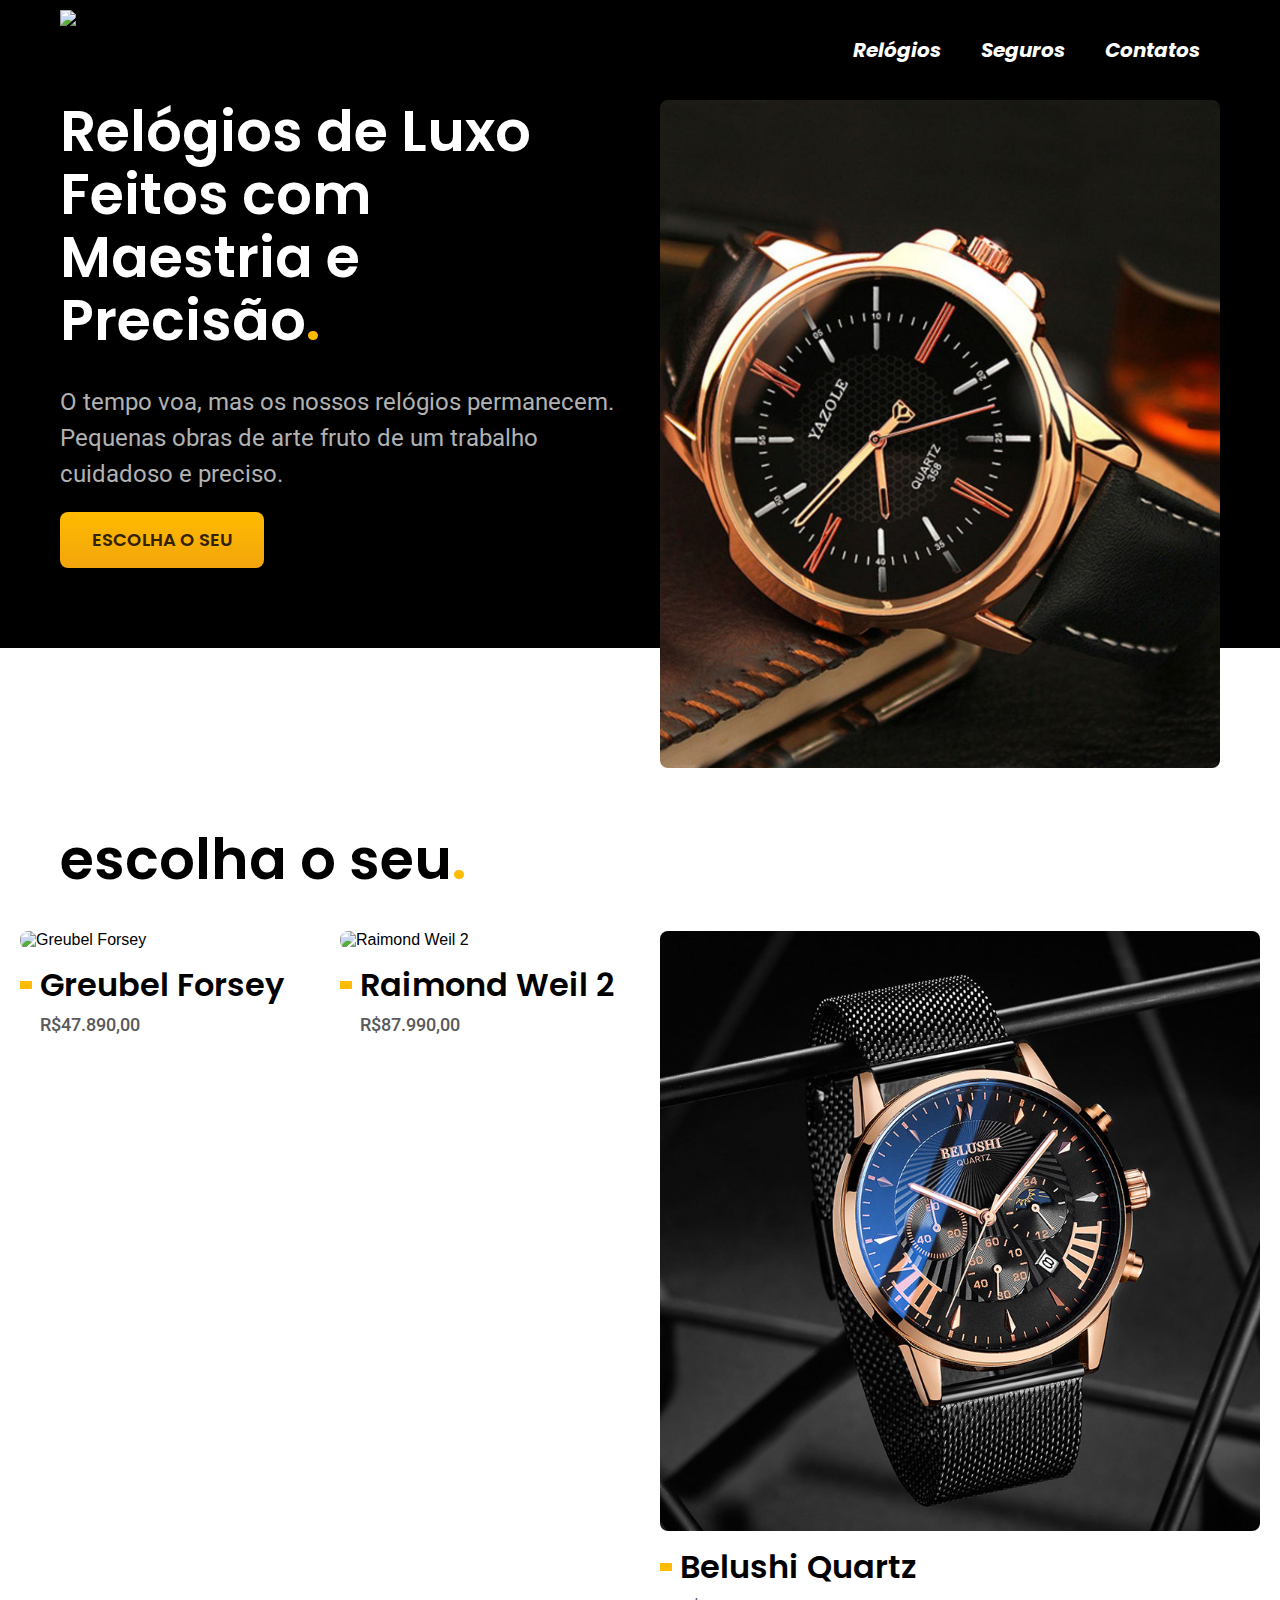
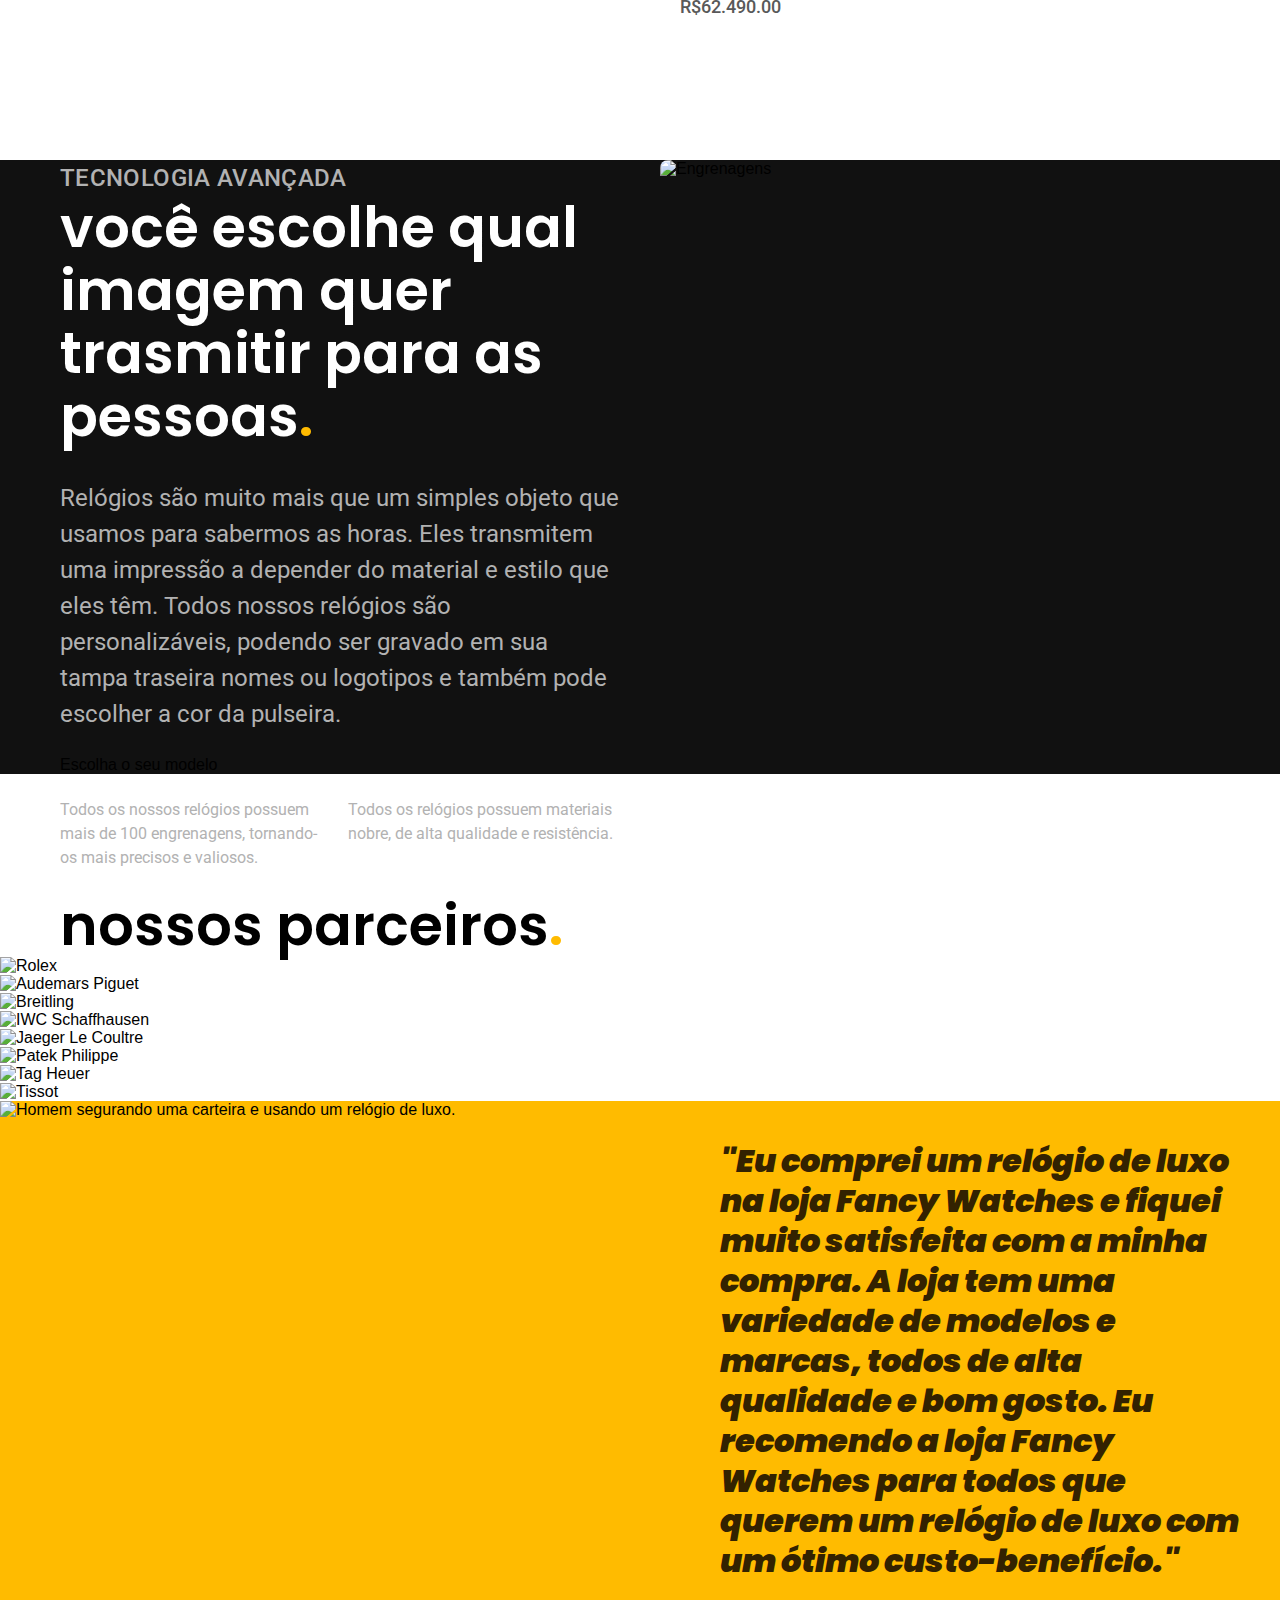
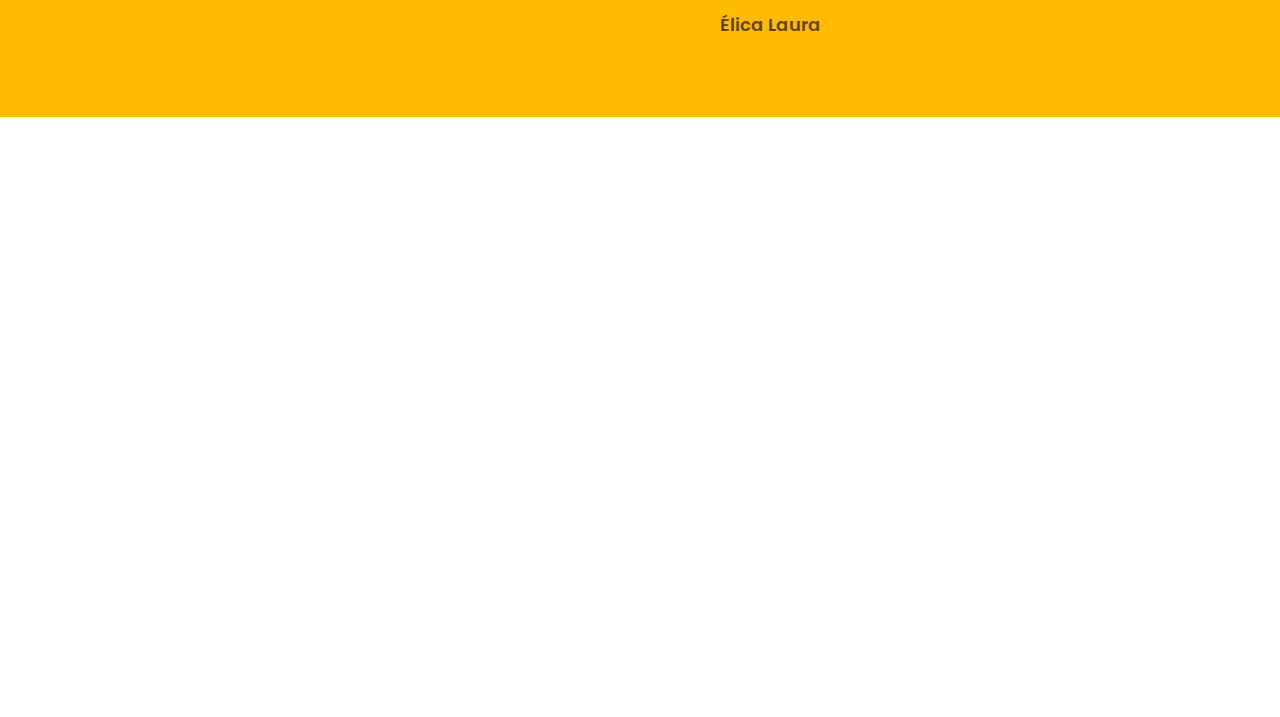
==== index.html @ 7db1bf0a "Statement incomplete" ====
<!DOCTYPE html>
<html lang="pt-br">

<head>
  <meta charset="UTF-8">
  <meta name="viewport" content="width=device-width, initial-scale=1.0">
  <title>Fancy Watches - Relógios de Luxo</title>
  <meta name="description" content="Relógios de alta qualidade de construção com materiais nobres. A autoridade de uma pessoa começa pelo seu pulso.">
  <link rel="stylesheet" href="./css/style.css">
  <link rel="preconnect" href="https://fonts.googleapis.com">
  <link rel="preconnect" href="https://fonts.gstatic.com" crossorigin>
  <link href="https://fonts.googleapis.com/css2?family=Merriweather:ital,wght@1,900&family=Poppins:wght@400;600&family=Roboto:wght@400;500&display=swap" rel="stylesheet">
</head>

<body>
  <header class="header-bg">
    <div class="header container">
      <a href="./">
        <img class="marca" src="./img/marca.png" alt="Fancy Watches" width="300px" height="80px">
      </a>
      <nav aria-label="primaria">
        <ul class="container header-menu font-1-m cor-0">
          <li><a href="./relogios.html">Relógios</a></li>
          <li><a href="./seguros.html">Seguros</a></li>
          <li><a href="./contato.html">Contatos</a></li>
        </ul>

      </nav>
    </div>
  </header>

  <main class="introducao-bg">
    <div class="introducao container">
      <div class="introducao-conteudo">
        <h1 class="font-1-xxl cor-0">Relógios de Luxo Feitos com Maestria e Precisão<span class="cor-p1">.</span></h1>
        <p class="font-2-l cor-5">
          O tempo voa, mas os nossos relógios permanecem. Pequenas obras de arte fruto de um trabalho cuidadoso e preciso.
        </p>
        <a class="botao" href=./relogios.html>Escolha o Seu</a>
      </div>
      <div>
        <img src="./img/yazole-quartz2.jpg" alt="Relógio New Lige">
      </div>
    </div>
  </main>
  <article class="relogios-lista">
    <h2 class="container font-1-xxl">escolha o seu<span class="cor-p1">.</span></h2>
    <ul>
      <li>
        <a href="./relogios/greubel-forsey.html">
          <img src="./img/Greubel Forsey.jpg" alt="Greubel Forsey">
          <h3 class="font-1-xl">Greubel Forsey</h3>
          <span class="font-2-m cor-8">R$47.890,00</span>
        </a>
      </li>
      <li>
        <a href="./relogios/raimond-weil-2.html">
          <img src="./img/Raimond Weil 2.jpg" alt="Raimond Weil 2">
          <h3 class="font-1-xl">Raimond Weil 2</h3>
          <span class="font-2-m cor-8">R$87.990,00</span>
        </a>
      </li>
      <li>
        <a href="./relogios/belushi-quartz.html">
          <img src="./img/belushi-quartz.jpg" alt="Belushi Quartz">
          <h3 class="font-1-xl">Belushi Quartz</h3>
          <span class="font-2-m cor-8">R$62.490.00</span>
        </a>
      </li>
    </ul>
  </article>
  <article>
    <div class="tecnologia-bg">
      <div class="tecnologia container">
        <div class="tecnologia-conteudo">
          <span class="font-2-l-b cor-5">Tecnologia Avançada</span>
          <h2 class="font-1-xxl cor-0">você escolhe qual imagem quer trasmitir para as pessoas<span class="cor-p1">.</span></h2>
          <p class="font-2-l cor-5">
            Relógios são muito mais que um simples objeto que usamos para sabermos as horas. Eles transmitem uma impressão a depender do material e estilo que eles têm.
            Todos nossos relógios são personalizáveis, podendo ser gravado em sua tampa traseira nomes ou logotipos e também pode escolher a cor da pulseira.
          </p>
          <a class="botao-2" href="./relogios.html">Escolha o seu modelo</a>
          <div class="construcao">
            <div class="construcao-engrenagens">
              <h3 class="font-1-m cor-0">Engrenagens</h3>
              <p class="font-2-s cor-5">
                Todos os nossos relógios possuem mais de 100 engrenagens, tornando-os mais precisos e valiosos.
              </p>
            </div>
            <div class="construcao-material">
              <h3 class="font-1-m cor-0">Material</h3>
              <p class="font-2-s cor-5">
                Todos os relógios possuem materiais nobre, de alta qualidade e resistência.
              </p>
            </div>
          </div>
        </div>
        <div>
          <img src="./img/engrenagens.jpg" alt="Engrenagens">
        </div>
      </div>
    </div>
  </article>
  <section class="parceiros" aria-label="Nossos Parceiros">
    <h2 class="container font-1-xxl">nossos parceiros<span class="cor-p1">.</span></h3>
      <ul>
        <li><img src="./img/parceiros/rolex-seeklogo.com.svg" alt="Rolex"></li>
        <li><img src="./img/parceiros/audemars-piguet-seeklogo.com-2.svg" alt="Audemars Piguet"></li>
        <li><img src="./img/parceiros/breitling.svg" alt="Breitling"></li>
        <li><img src="./img/parceiros/iwc-schaffhausen-seeklogo.com.svg" alt="IWC Schaffhausen"></li>
        <li><img src="./img/parceiros/jaeger-le-coultre.svg" alt="Jaeger Le Coultre"></li>
        <li><img src="./img/parceiros/patek-philippe.svg" alt="Patek Philippe"></li>
        <li><img src="./img/parceiros/tag-heuer.svg" alt="Tag Heuer"></li>
        <li><img src="./img/parceiros/tissot-3.svg" alt="Tissot"></li>
      </ul>
  </section>
  <section class="depoimento" aria-label="Depoimento">
    <div>
      <img src="./img/executivo de relogio.png" alt="Homem segurando uma carteira e usando um relógio de luxo.">
    </div>
    <div class="depoimento-conteudo">
      <blockquote class="font-1-xl cor-p5">
        <p>
          "Eu comprei um relógio de luxo na loja Fancy Watches e fiquei muito satisfeita com a minha compra. A loja tem uma variedade de modelos e marcas, todos de alta qualidade e bom gosto. Eu recomendo a loja Fancy Watches para todos que querem um relógio de luxo com um ótimo custo-benefício."
        </p>
      </blockquote>
      <span class="font-1-m-b cor-p4">Élica Laura</span>
    </div>
  </section>
</body>

</html>
---- css/style.css ----
@import "./global/global.css";
@import "./utilidades/tipografia.css";
@import "./utilidades/cores.css";

@import "./global/header.css";

/* Utilidades */
@import "./utilidades/componentes.css";

/* Home */
@import "./home/introducao.css";
@import "./home/tecnologia.css";
@import "./home/parceiros.css";
@import "./home/depoimento.css";

/* Relogios*/
@import "./relogios/relogios-lista.css";
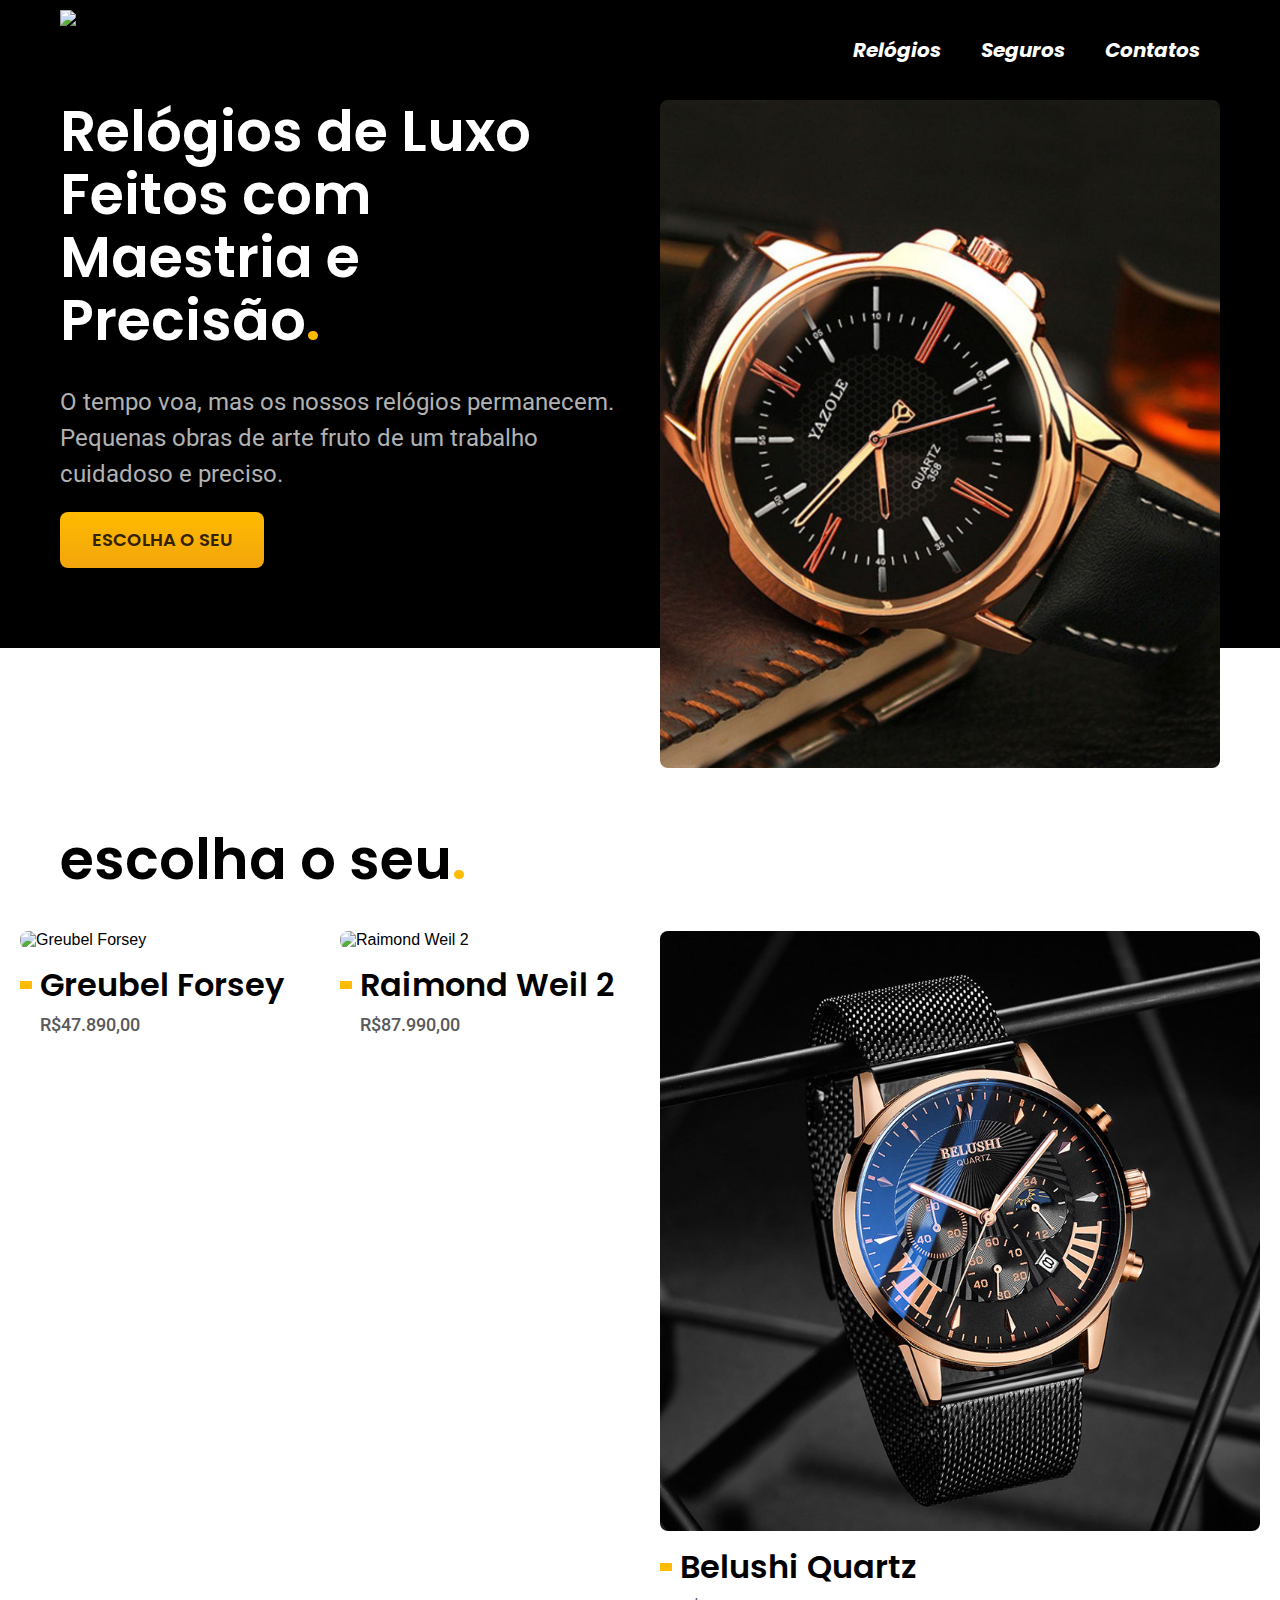
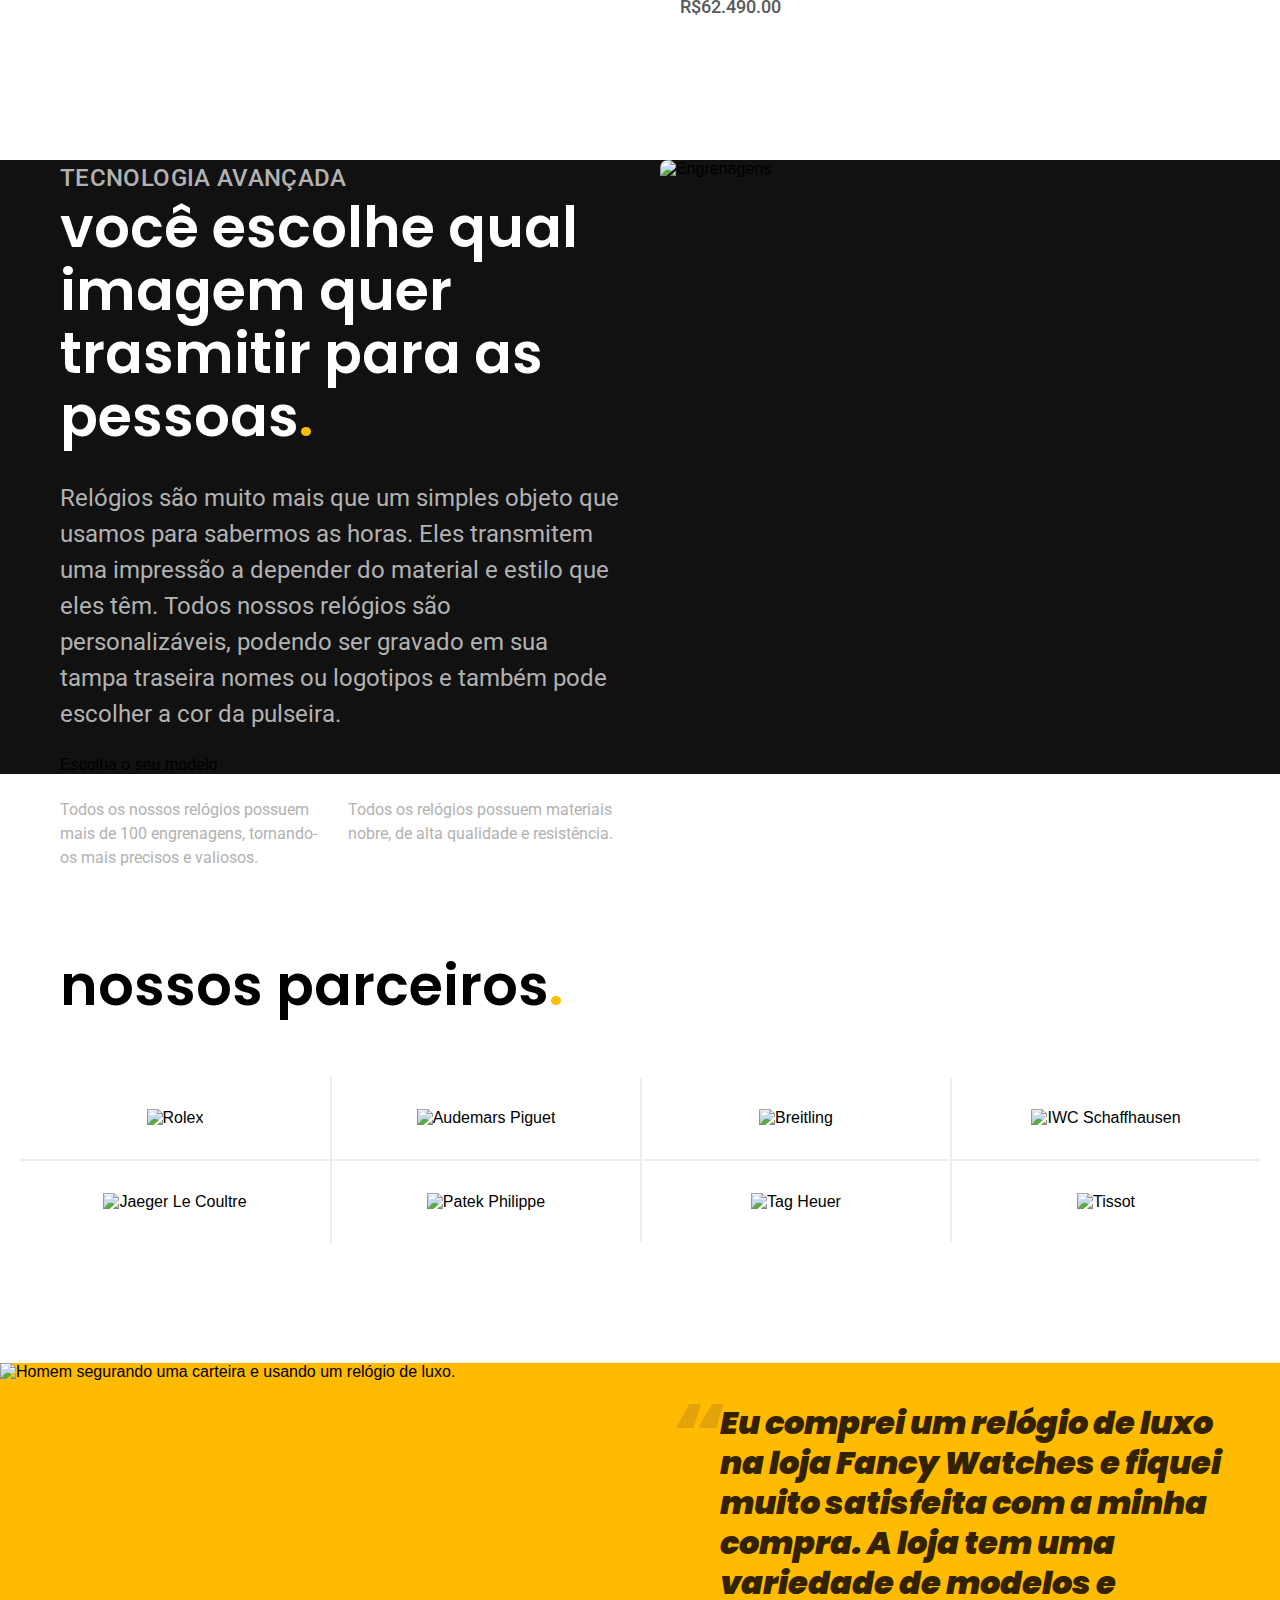
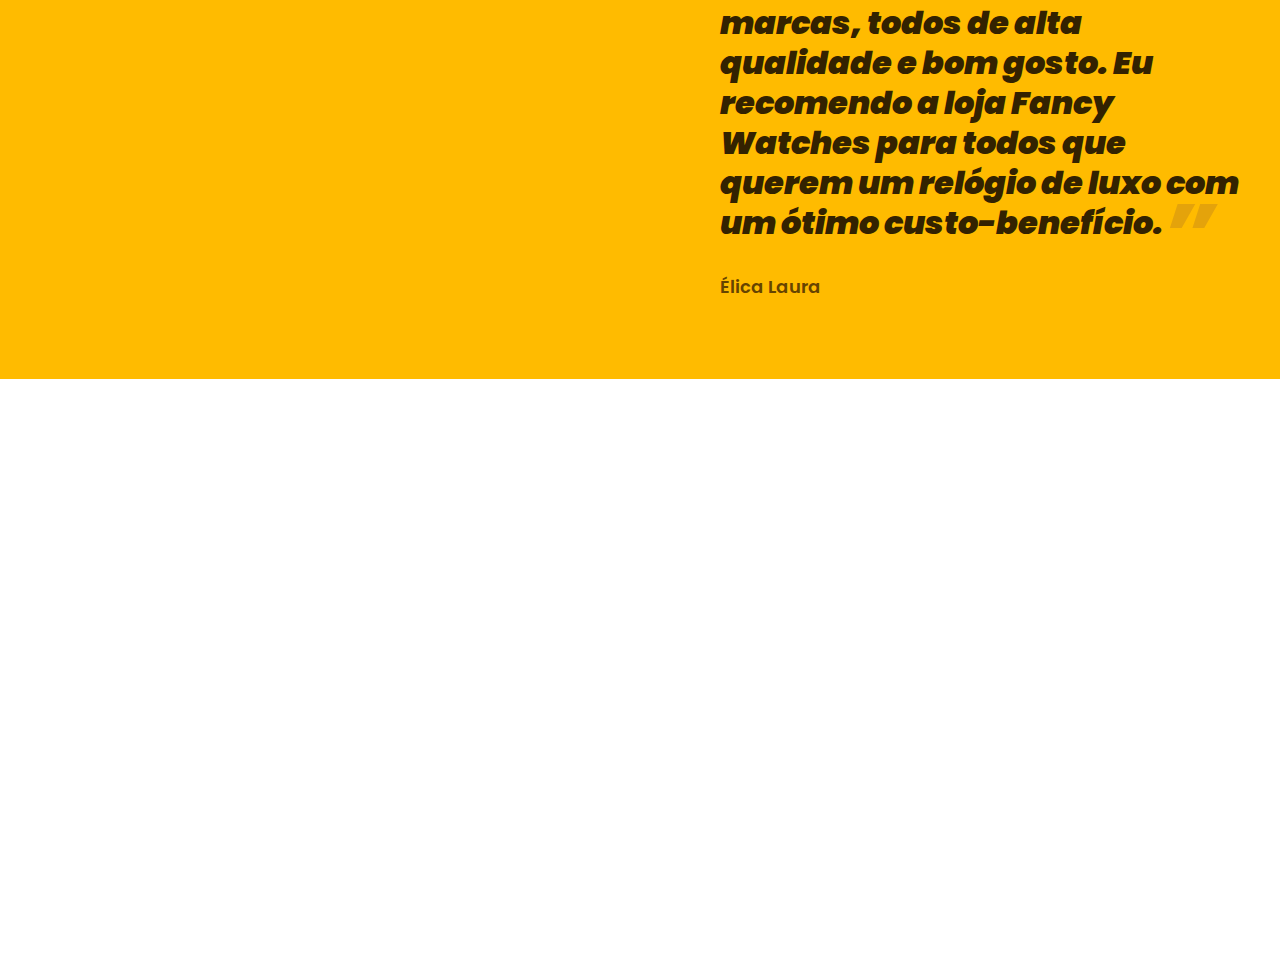
==== commit 1a8e9de4: "statement complete" ====
--- a/index.html
+++ b/index.html
@@ -121,7 +121,7 @@
     <div class="depoimento-conteudo">
       <blockquote class="font-1-xl cor-p5">
         <p>
-          "Eu comprei um relógio de luxo na loja Fancy Watches e fiquei muito satisfeita com a minha compra. A loja tem uma variedade de modelos e marcas, todos de alta qualidade e bom gosto. Eu recomendo a loja Fancy Watches para todos que querem um relógio de luxo com um ótimo custo-benefício."
+          Eu comprei um relógio de luxo na loja Fancy Watches e fiquei muito satisfeita com a minha compra. A loja tem uma variedade de modelos e marcas, todos de alta qualidade e bom gosto. Eu recomendo a loja Fancy Watches para todos que querem um relógio de luxo com um ótimo custo-benefício.
         </p>
       </blockquote>
       <span class="font-1-m-b cor-p4">Élica Laura</span>
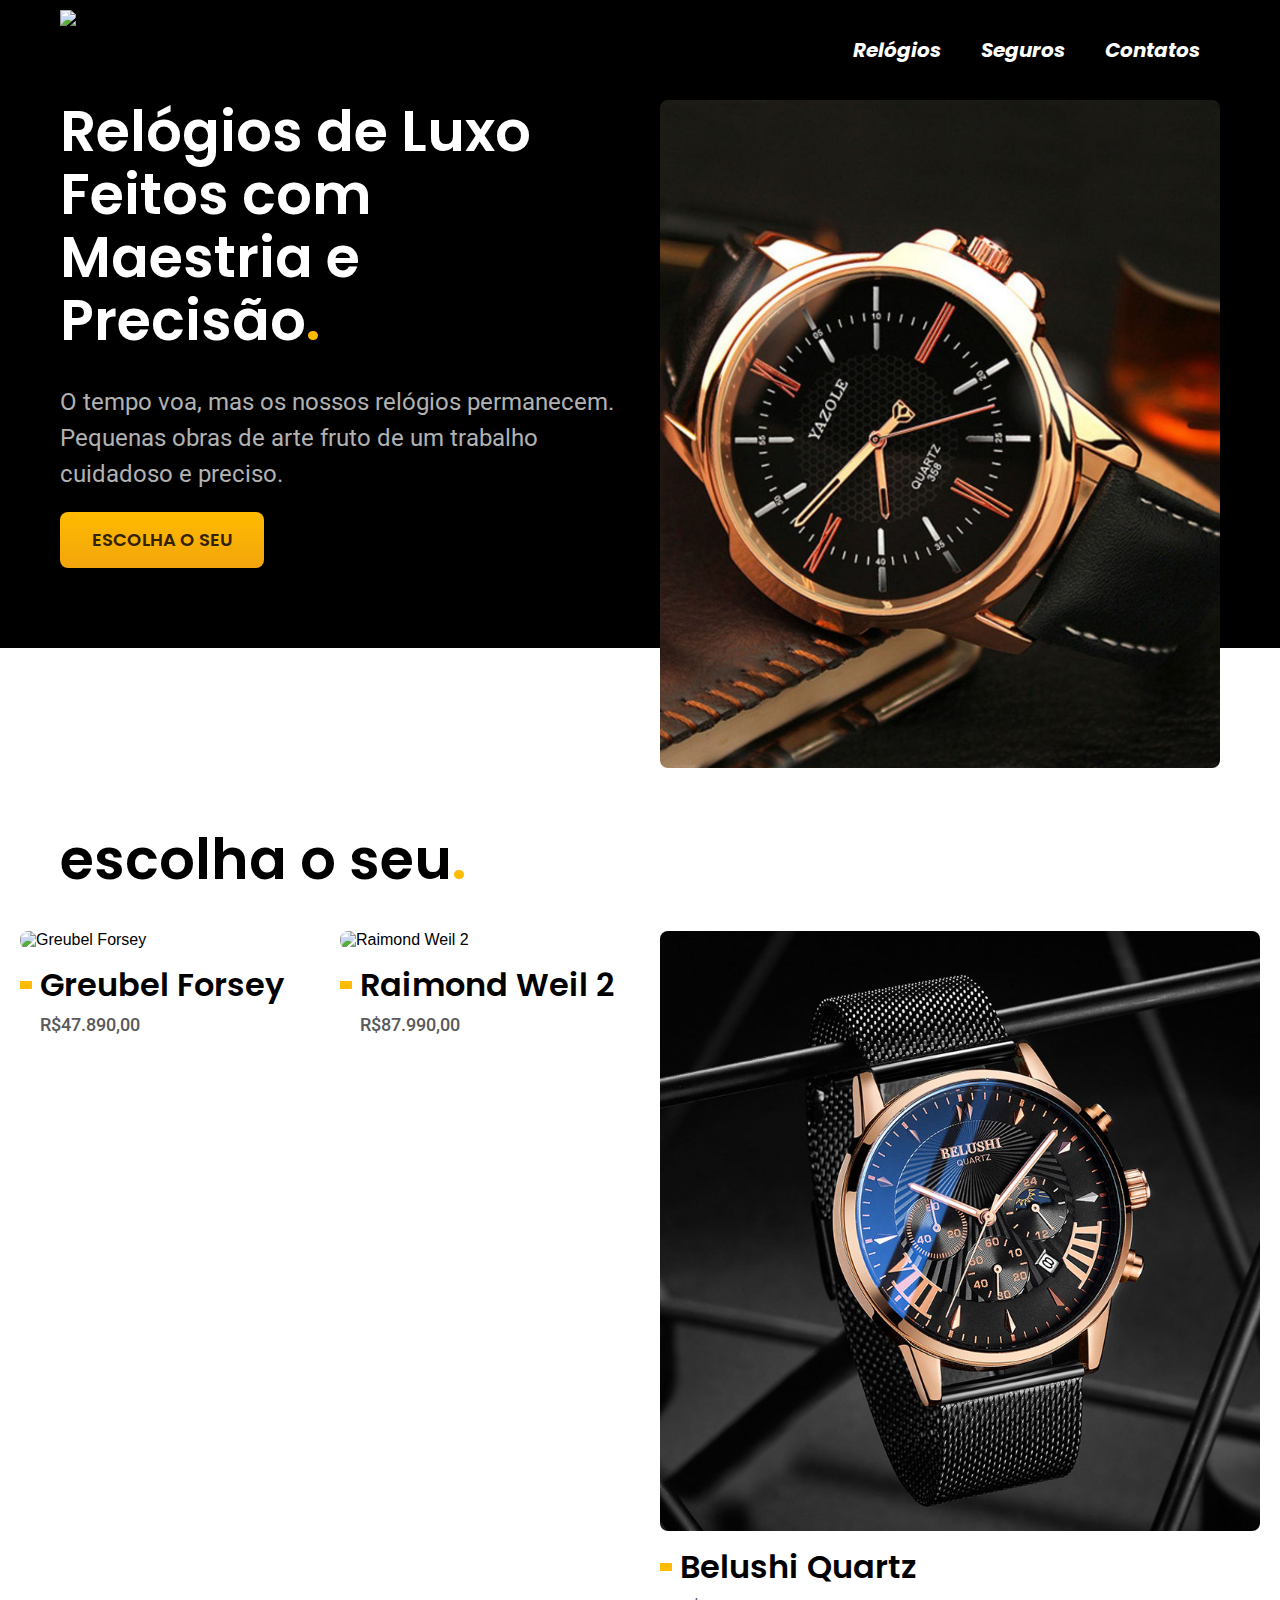
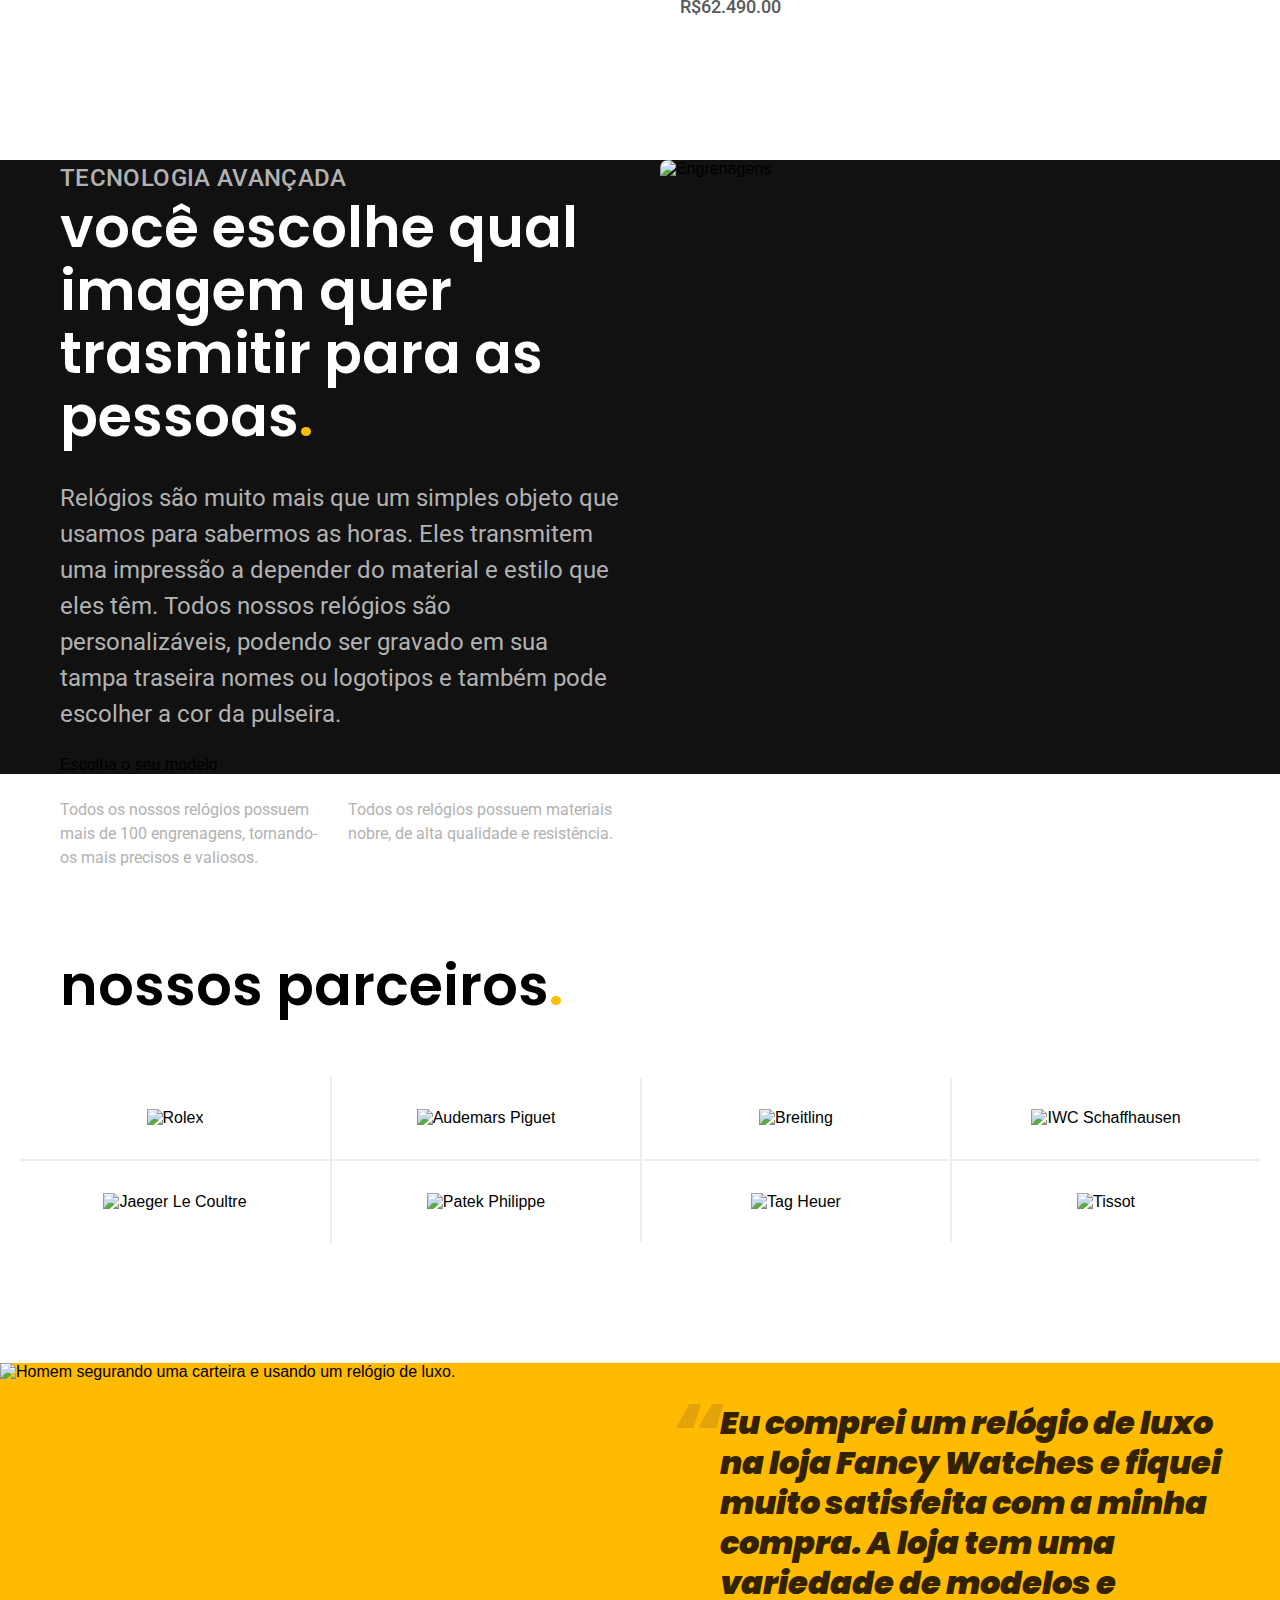
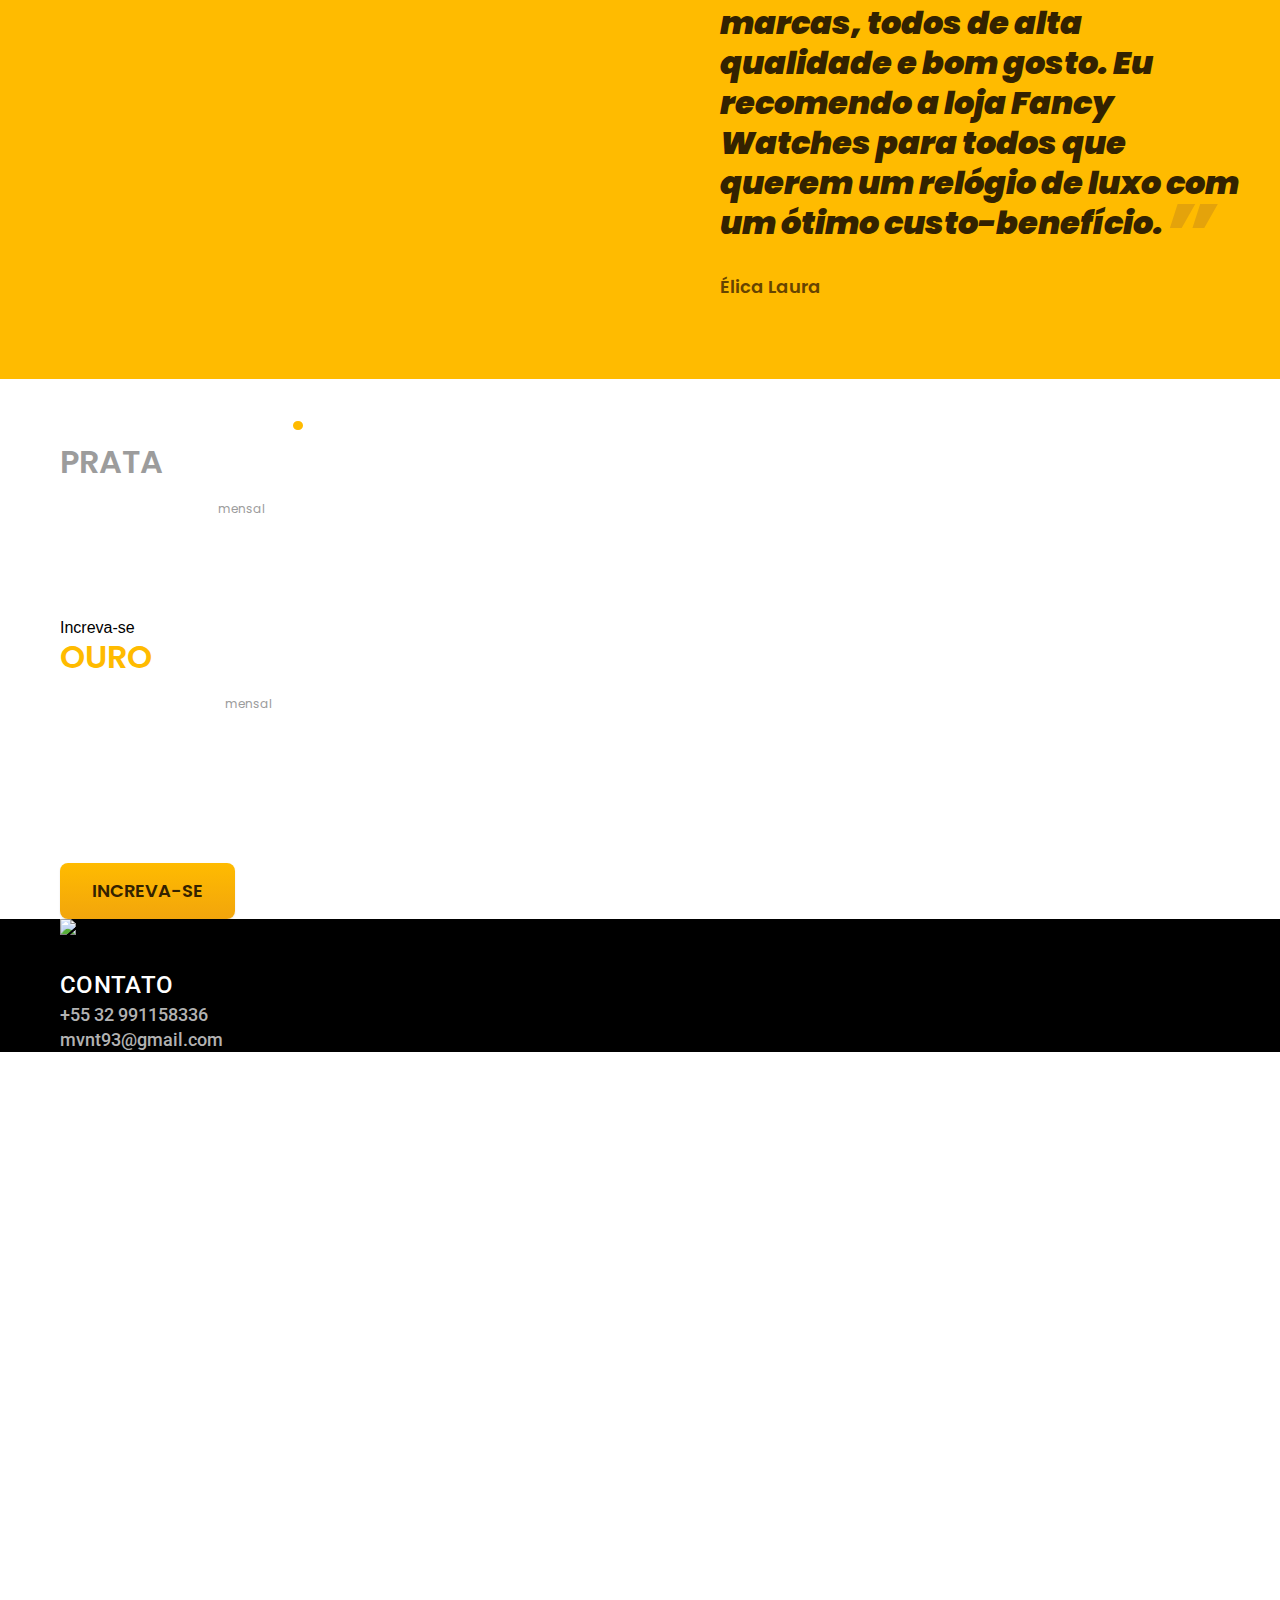
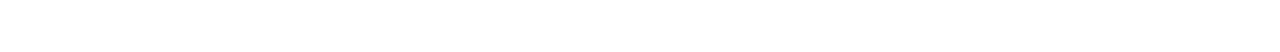
==== commit 41d89456: "footer incomplete" ====
--- a/index.html
+++ b/index.html
@@ -127,6 +127,49 @@
       <span class="font-1-m-b cor-p4">Élica Laura</span>
     </div>
   </section>
+  <article class="seguros-bg">
+    <div class="seguros container">
+      <h2 class="font-1-xxl cor-0">seguros<span class="cor-p1">.</span></h2>
+      <div class="seguros-item">
+        <h3 class="font-1-xl cor-6">PRATA</h3>
+        <span class="font-1-xl cor-0">R$ 199,00 <span class="font-1-xs cor-6">mensal</span></span>
+        <ul class="font-2-m cor-0">
+          <li>Até duas trocas de vidro por ano.</li>
+          <li>Assistência Técnica.</li>
+          <li>Atendimento online 08h às 18h.</li>
+          <li>Cobertura Nacional.</li>
+        </ul>
+        <a class="botao-3" href="orcamento.html">Increva-se</a>
+      </div>
+      <div class="seguros-item">
+        <h3 class="font-1-xl cor-p1">OURO</h3>
+        <span class="font-1-xl cor-0">R$ 299,00 <span class="font-1-xs cor-6">mensal</span></span>
+        <ul class="font-2-m cor-0">
+          <li>Até quatro trocas de vidro por ano.</li>
+          <li>Assistência Especial.</li>
+          <li>Atendimento online 24h.</li>
+          <li>Cobertura Nacional.</li>
+          <li>Desconto em Parceiros.</li>
+          <li>Acesso ao Fancy Watches Club.</li>
+        </ul>
+        <a class="botao" href="orcamento.html">Increva-se</a>
+      </div>
+    </div>
+  </article>
+  <footer class="footer-bg">
+    <div class="footer container">
+      <img class="marca" src="./img/marca.png" alt="Fancy Watches" width="180px" height="48px">
+      <div class="footer-contato">
+        <h3 class="font-2-l-b cor-0">Contato</h3>
+        <ul class="font-2-m cor-5">
+          <li><a href="tel:+5532991158336">+55 32 991158336</a></li>
+          <li><a href="mailto:mvnt93@gmail.com">mvnt93@gmail.com</a></li>
+        </ul>
+
+      </div>
+
+    </div>
+  </footer>
 </body>
 
 </html>--- a/css/style.css
+++ b/css/style.css
@@ -3,6 +3,7 @@
 @import "./utilidades/cores.css";
 
 @import "./global/header.css";
+@import "./global/footer.css";
 
 /* Utilidades */
 @import "./utilidades/componentes.css";
@@ -15,3 +16,6 @@
 
 /* Relogios*/
 @import "./relogios/relogios-lista.css";
+
+/* Seguros */
+@import "./seguros/seguros.css";
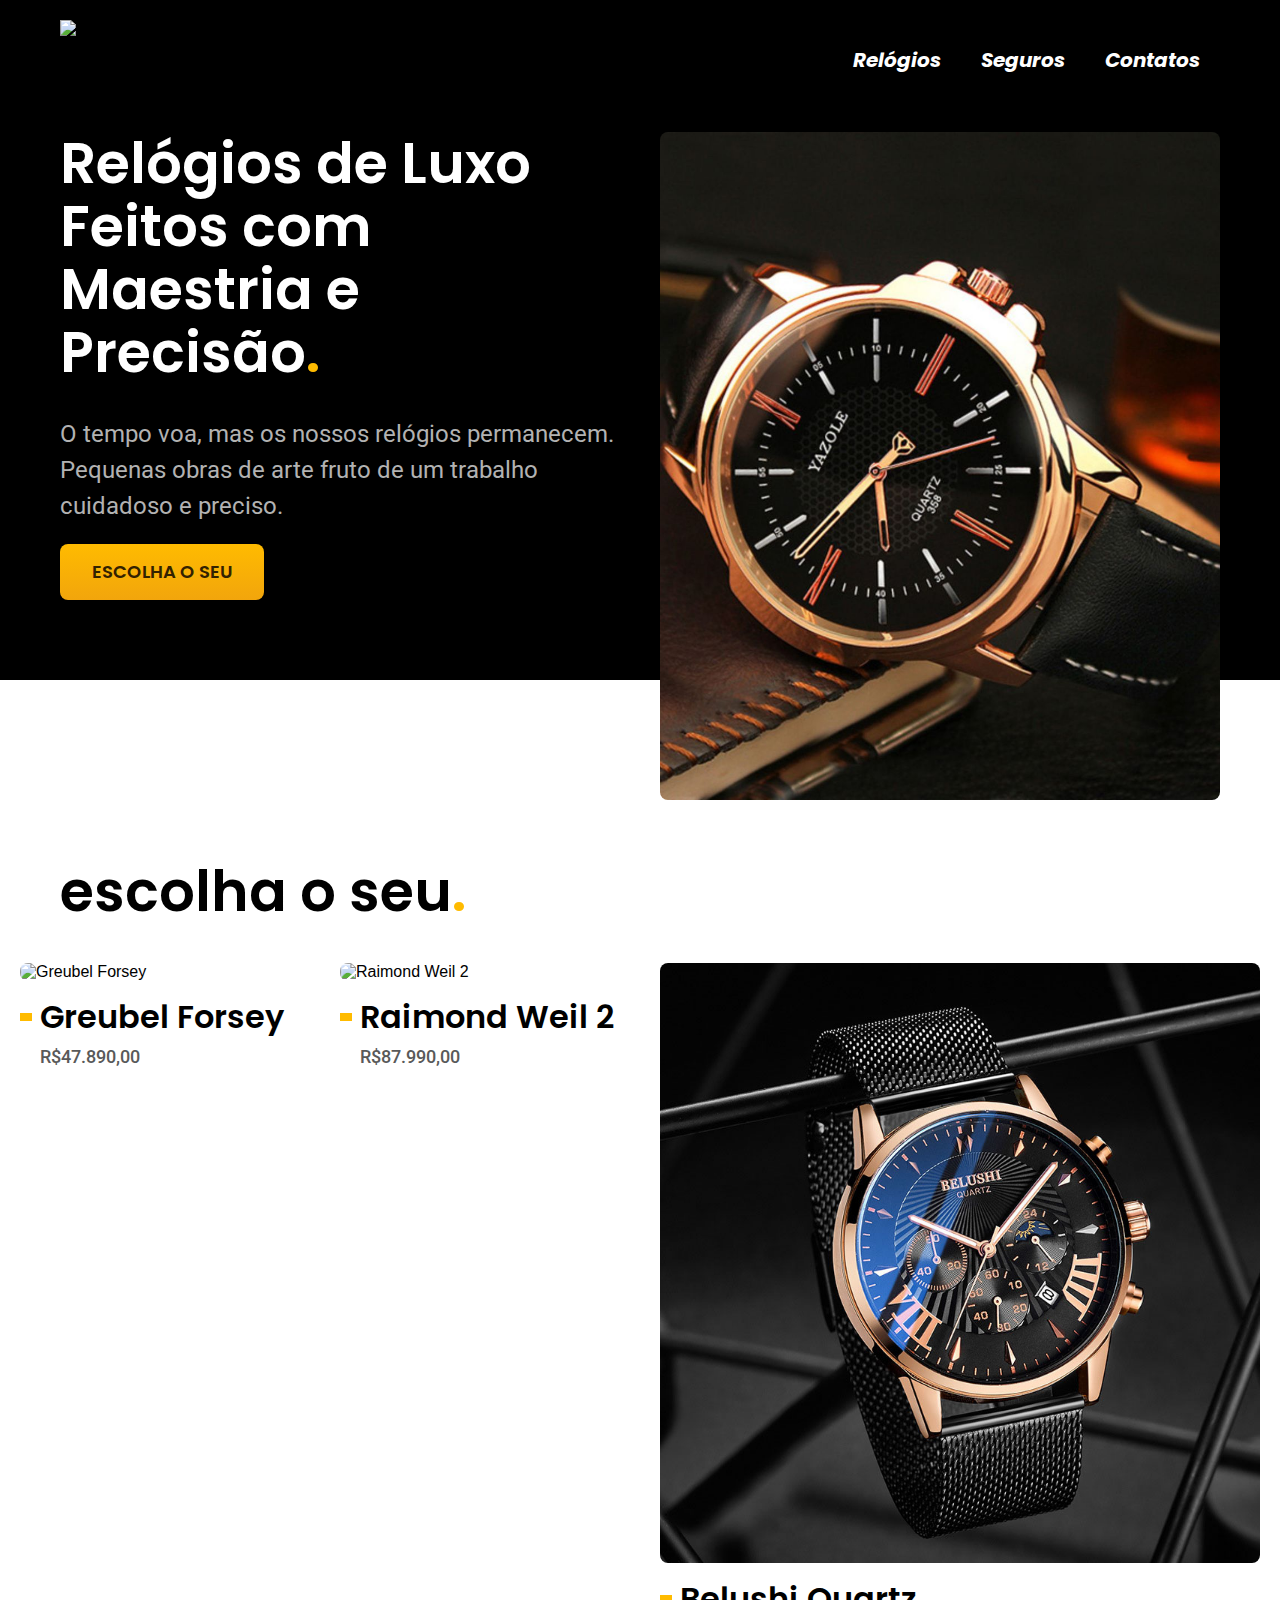
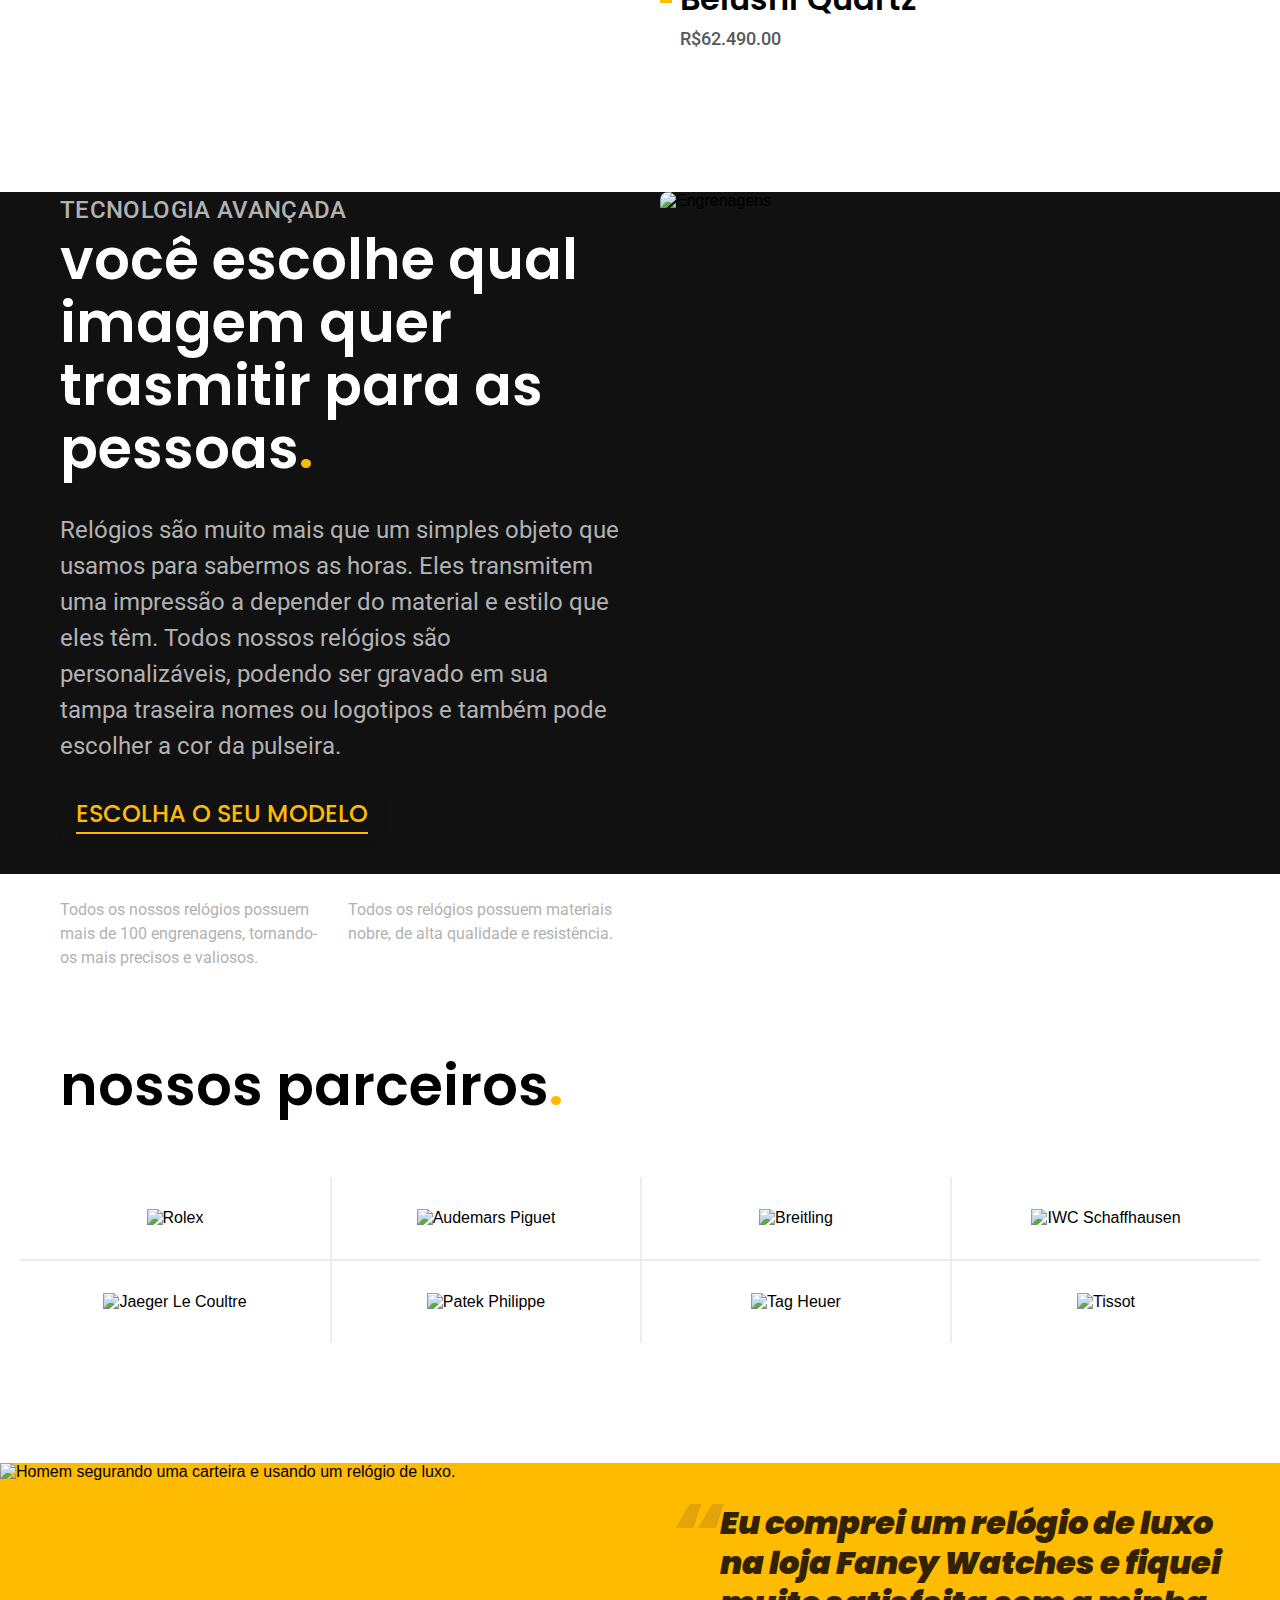
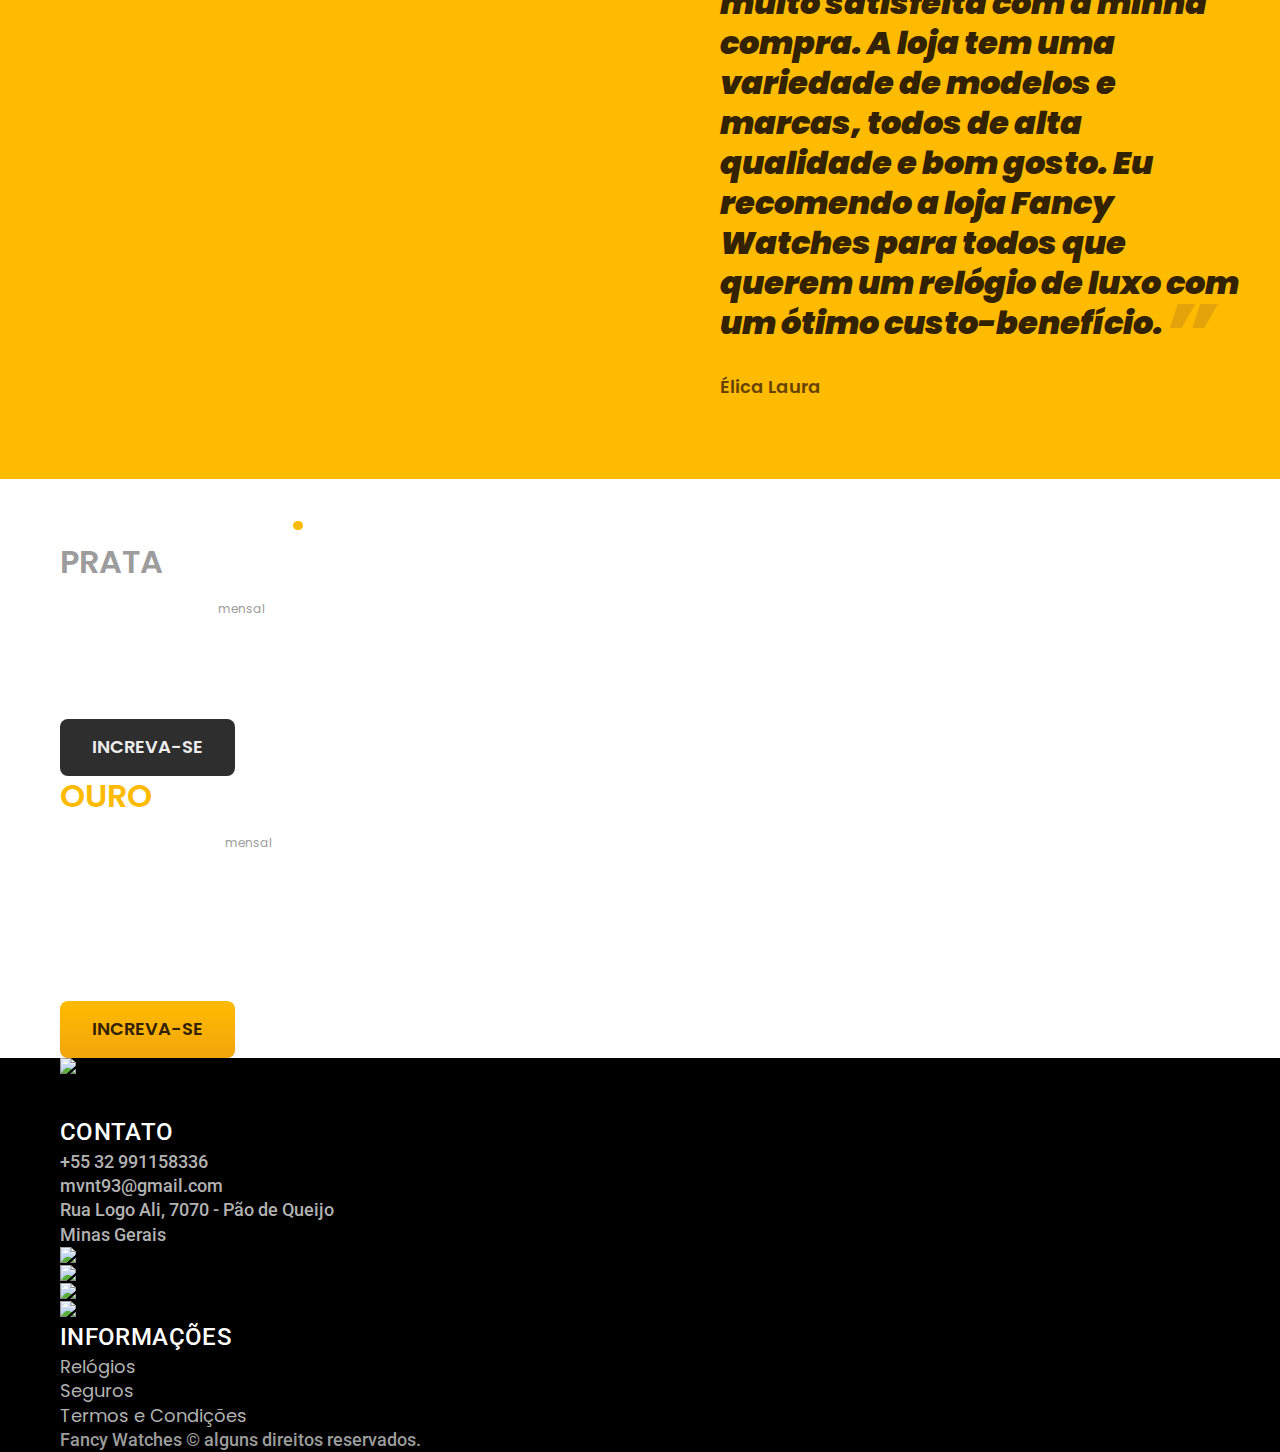
==== commit fc8ebb72: "greubel forsey start page" ====
--- a/index.html
+++ b/index.html
@@ -158,16 +158,39 @@
   </article>
   <footer class="footer-bg">
     <div class="footer container">
-      <img class="marca" src="./img/marca.png" alt="Fancy Watches" width="180px" height="48px">
+      <img class="marca" src="./img/marca.png" alt="Fancy Watches" width="210px" height="56px">
       <div class="footer-contato">
         <h3 class="font-2-l-b cor-0">Contato</h3>
         <ul class="font-2-m cor-5">
           <li><a href="tel:+5532991158336">+55 32 991158336</a></li>
           <li><a href="mailto:mvnt93@gmail.com">mvnt93@gmail.com</a></li>
+          <li>Rua Logo Ali, 7070 - Pão de Queijo</li>
+          <li>Minas Gerais</li>
         </ul>
-
+        <div class="footer-redes">
+          <a href="https://www.instagram.com/marcusvnt/">
+            <img src="./img/redes-sociais/instagram.svg" alt="Instagram">
+          </a>
+          <a href="https://www.linkedin.com/in/marcus-vnt/">
+            <img src="./img/redes-sociais/linkedin.svg" alt="Linkedin">
+          </a>
+          <a href="https://twitter.com/MarcusVNT">
+            <img src="./img/redes-sociais/twitter.svg" alt="Twitter">
+          </a>
+          <a href="https://github.com/MarcusVNT">
+            <img src="./img/redes-sociais/github.svg" alt="GitHub">
+          </a>
+        </div>
       </div>
-
+      <div class="footer-info">
+        <h3 class="font-2-l-b cor-0">Informações</h3>
+        <ul class="font-1-m cor-5">
+          <li><a href="./relogios.html">Relógios</a></li>
+          <li><a href="./seguros.html">Seguros</a></li>
+          <li><a href="./termos.html">Termos e Condições</a></li>
+        </ul>
+      </div>
+      <p class="footer-copy font-2-m cor-6">Fancy Watches © alguns direitos reservados.</p>
     </div>
   </footer>
 </body>
--- a/css/style.css
+++ b/css/style.css
@@ -1,12 +1,12 @@
 @import "./global/global.css";
-@import "./utilidades/tipografia.css";
-@import "./utilidades/cores.css";
 
 @import "./global/header.css";
 @import "./global/footer.css";
 
 /* Utilidades */
 @import "./utilidades/componentes.css";
+@import "./utilidades/tipografia.css";
+@import "./utilidades/cores.css";
 
 /* Home */
 @import "./home/introducao.css";
@@ -16,6 +16,13 @@
 
 /* Relogios*/
 @import "./relogios/relogios-lista.css";
+@import "./relogios/relogios.css";
+@import "../relogios/greubel-forsey.html";
 
 /* Seguros */
 @import "./seguros/seguros.css";
+@import "./seguros/vantagens.css";
+@import "./seguros/perguntas.css";
+
+/* Termos de Uso */
+@import "./termos/termos.css";
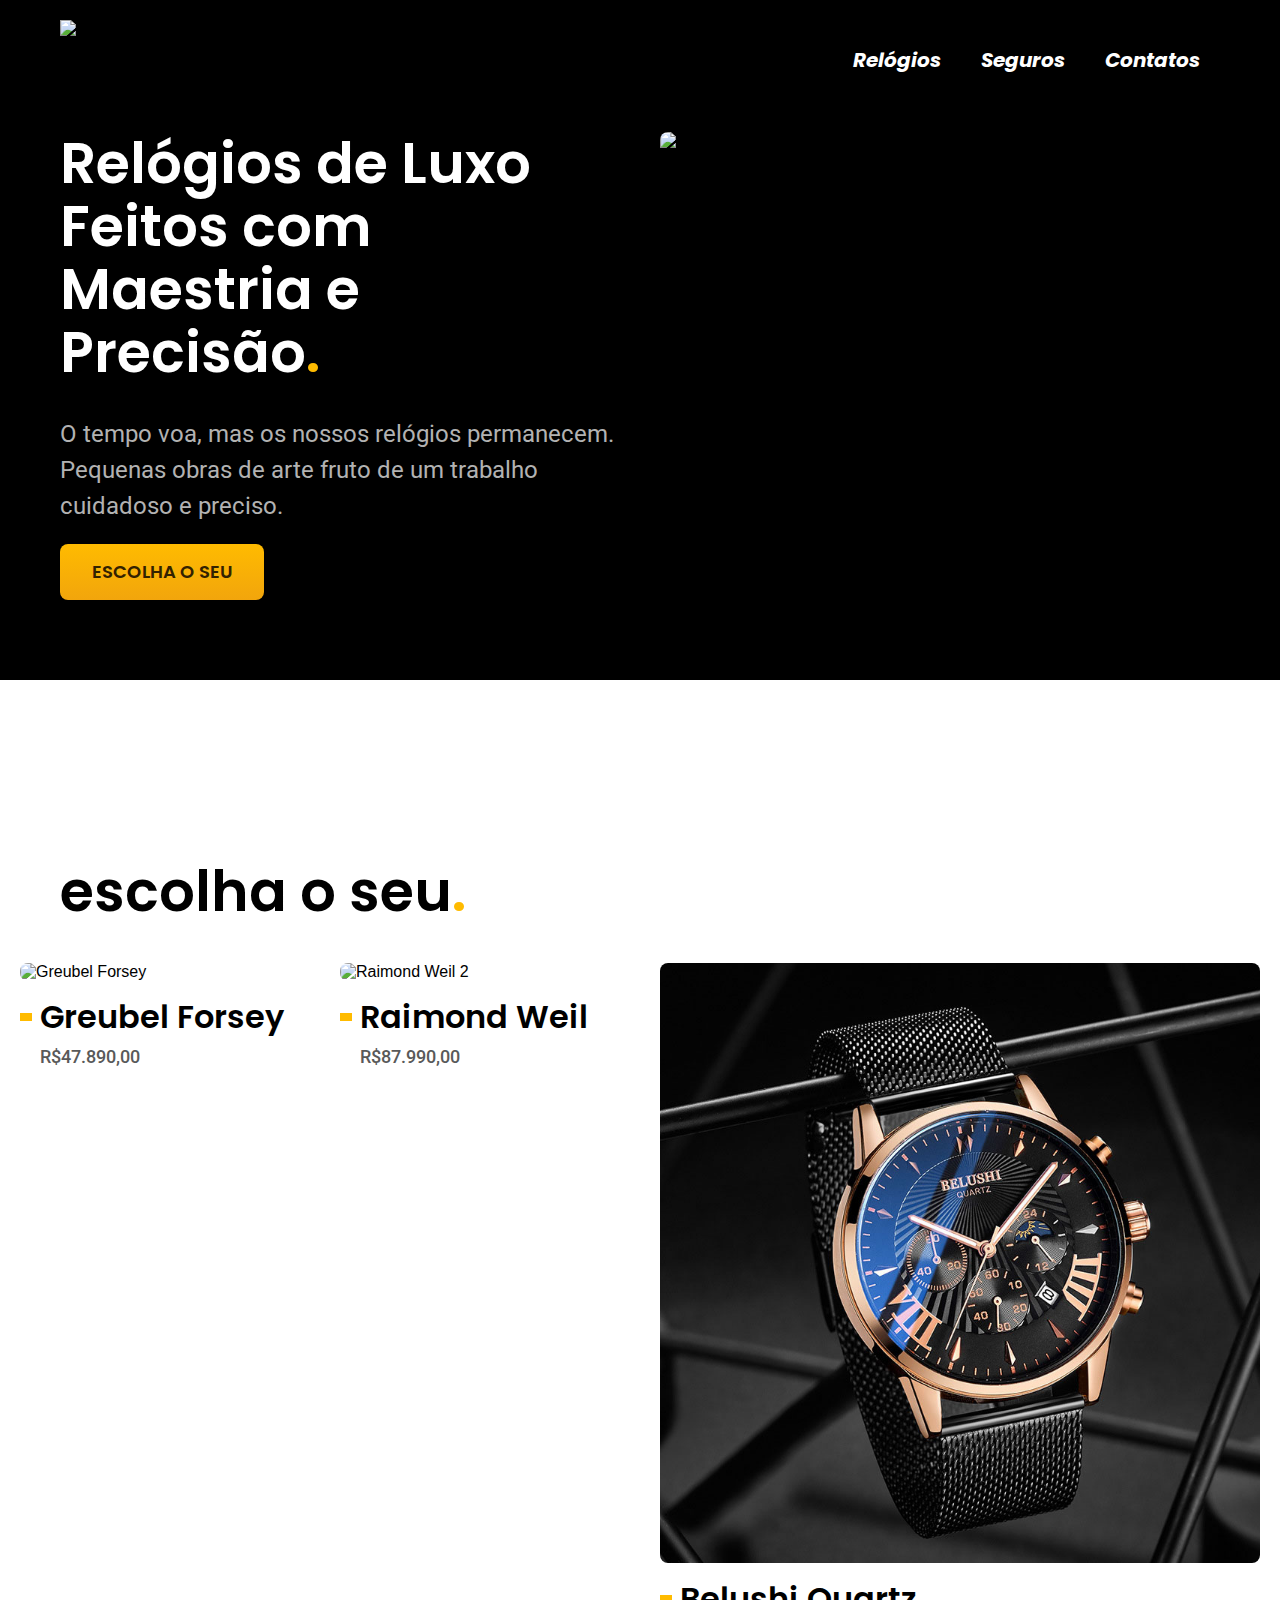
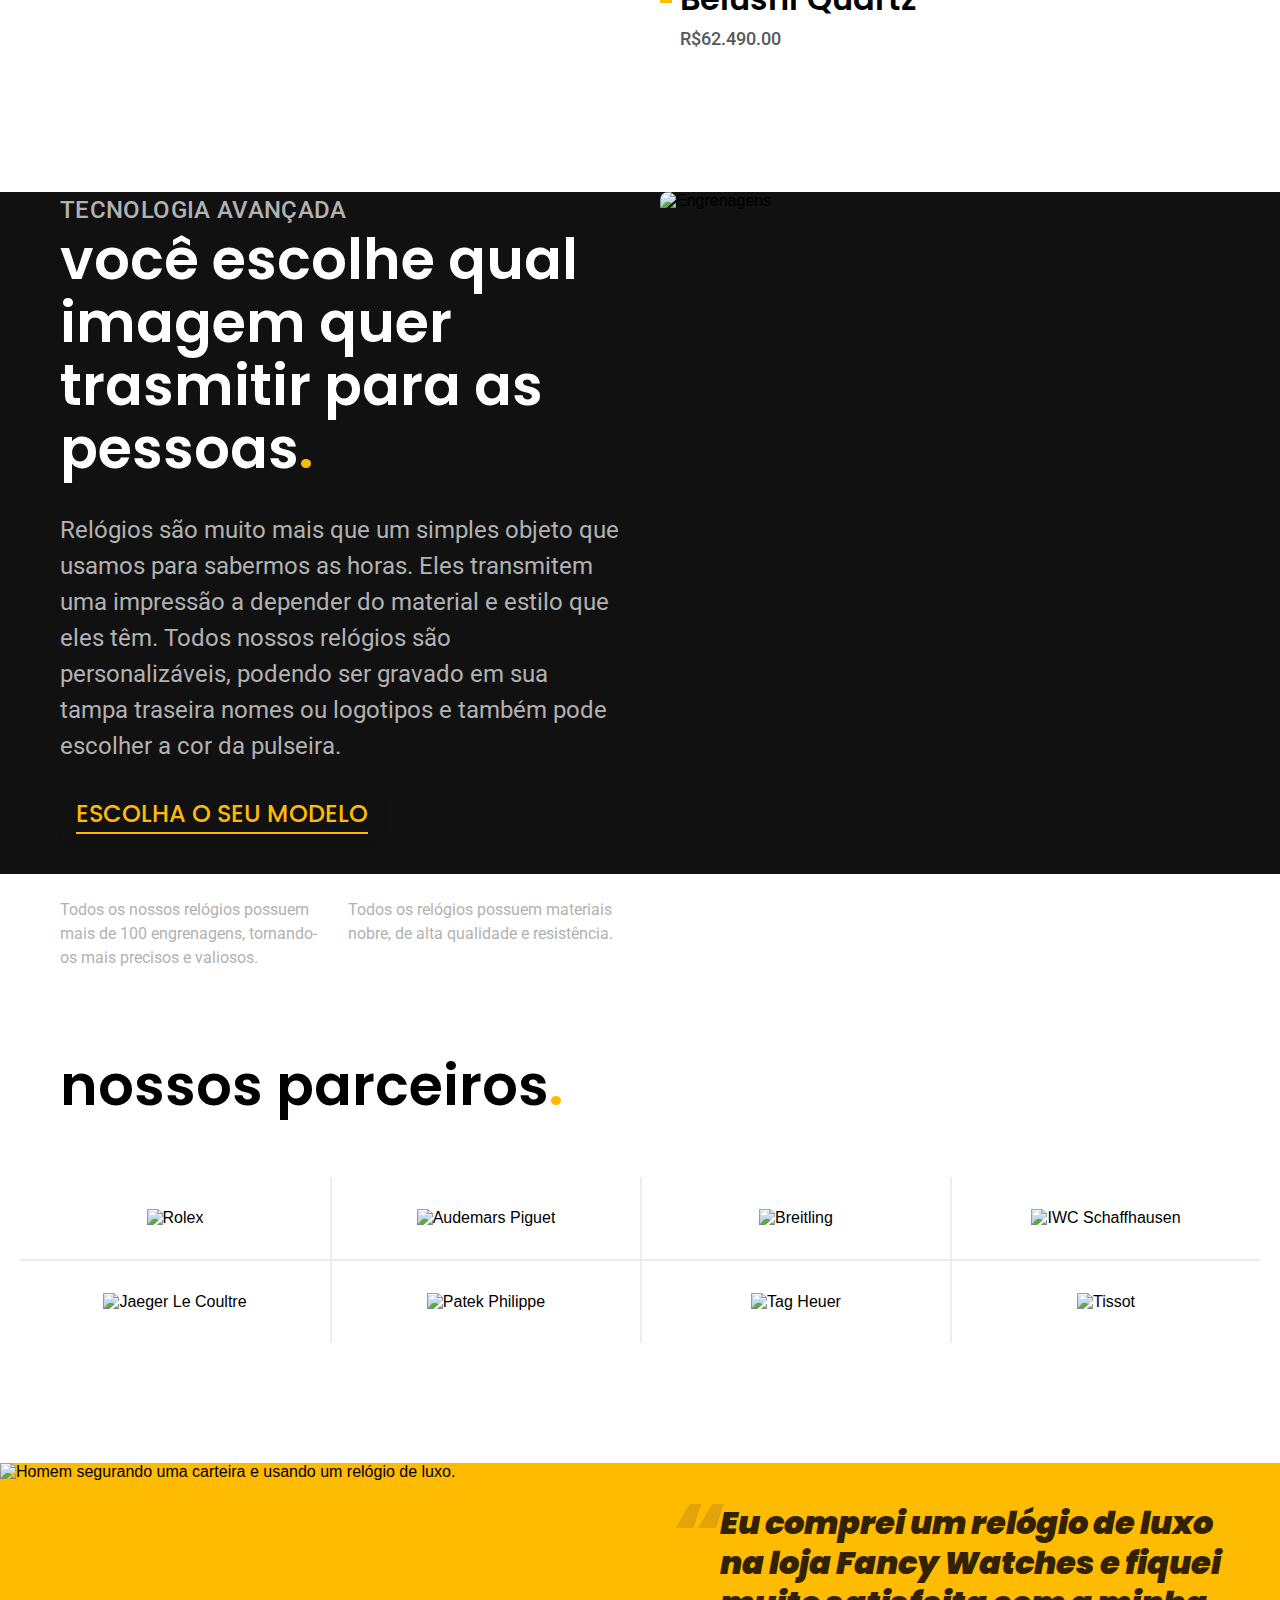
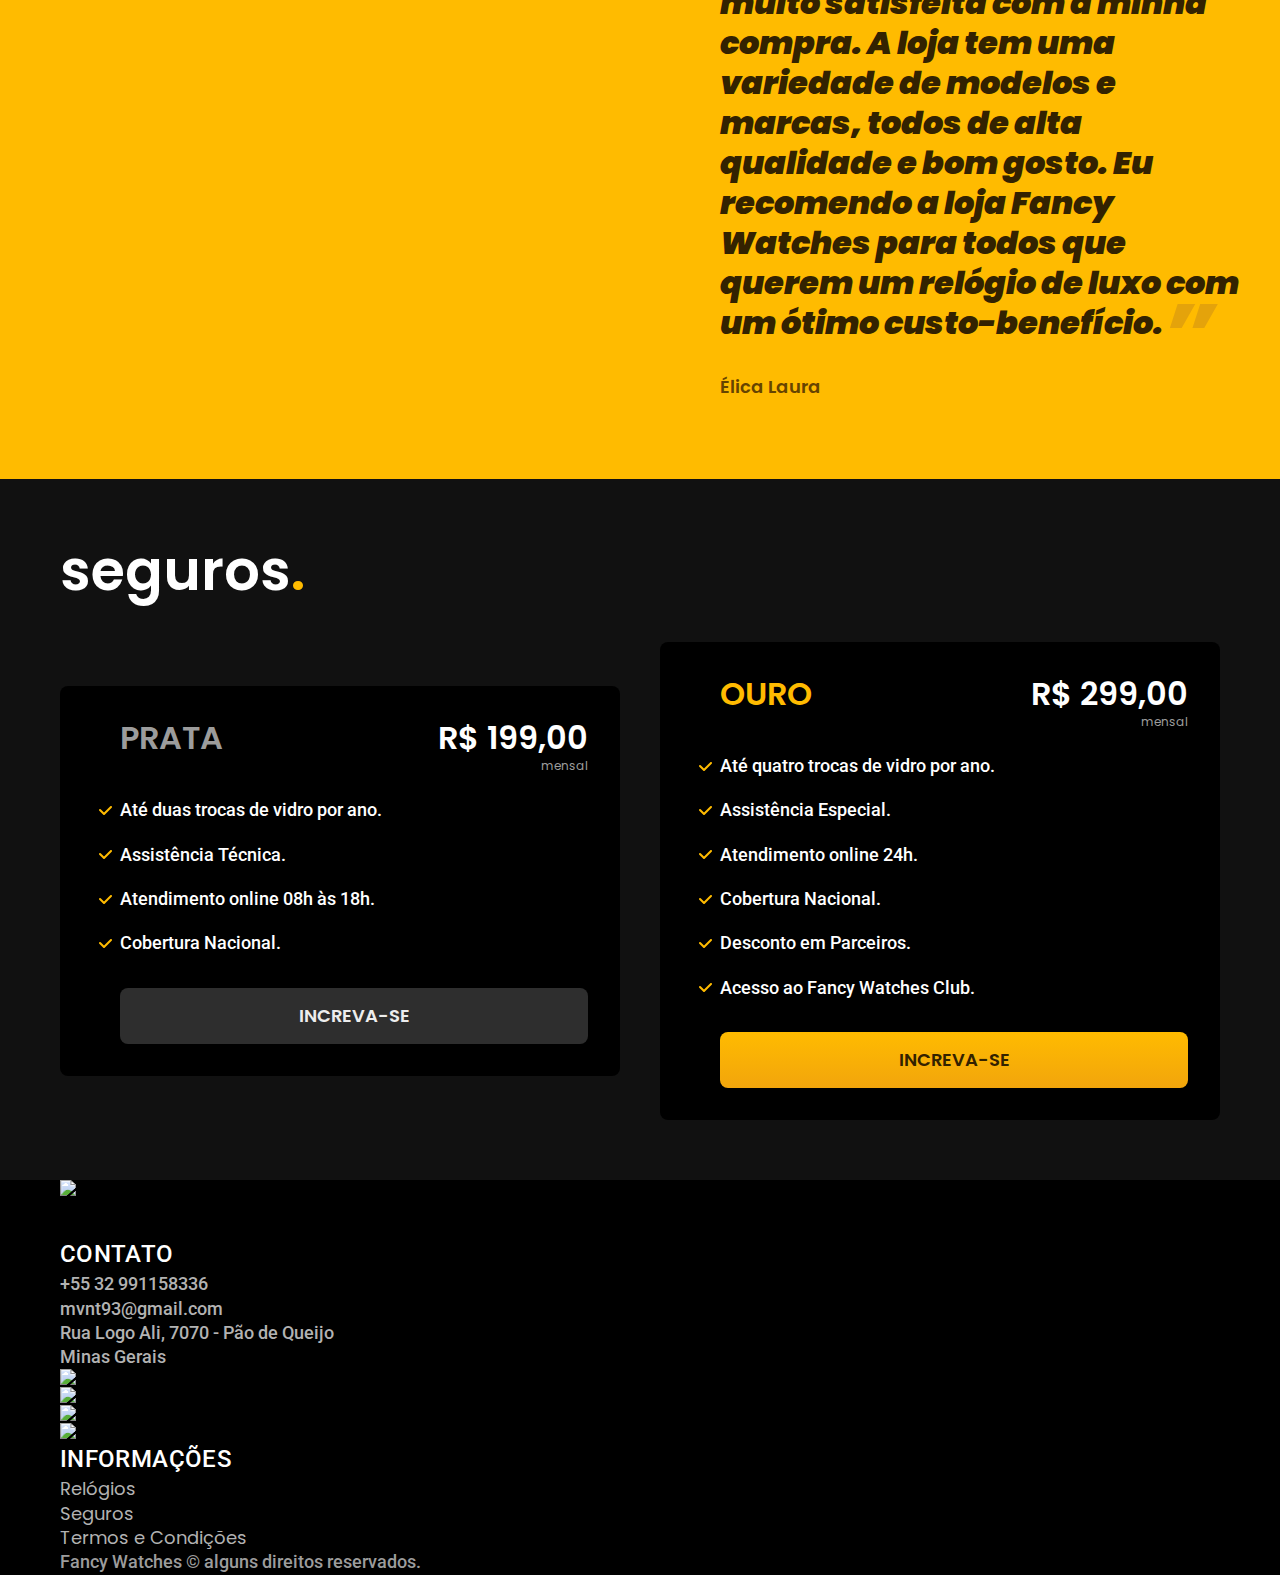
==== commit c980d4ee: "contact data complete" ====
--- a/index.html
+++ b/index.html
@@ -39,7 +39,7 @@
         <a class="botao" href=./relogios.html>Escolha o Seu</a>
       </div>
       <div>
-        <img src="./img/yazole-quartz2.jpg" alt="Relógio New Lige">
+        <img src="./img/New Lige.jpg" alt="Relógio New Lige">
       </div>
     </div>
   </main>
@@ -54,9 +54,9 @@
         </a>
       </li>
       <li>
-        <a href="./relogios/raimond-weil-2.html">
+        <a href="./relogios/raymond-weil.html">
           <img src="./img/Raimond Weil 2.jpg" alt="Raimond Weil 2">
-          <h3 class="font-1-xl">Raimond Weil 2</h3>
+          <h3 class="font-1-xl">Raimond Weil</h3>
           <span class="font-2-m cor-8">R$87.990,00</span>
         </a>
       </li>
--- a/css/style.css
+++ b/css/style.css
@@ -7,6 +7,7 @@
 @import "./utilidades/componentes.css";
 @import "./utilidades/tipografia.css";
 @import "./utilidades/cores.css";
+@import "./utilidades/formulario.css";
 
 /* Home */
 @import "./home/introducao.css";
@@ -17,7 +18,14 @@
 /* Relogios*/
 @import "./relogios/relogios-lista.css";
 @import "./relogios/relogios.css";
-@import "../relogios/greubel-forsey.html";
+
+/* Relogio */
+@import "./relogio/relogio.css";
+@import "./relogio/seguro.css";
+
+/* Contatos */
+@import "./contato/contato.css";
+@import "./contato/lojas.css";
 
 /* Seguros */
 @import "./seguros/seguros.css";
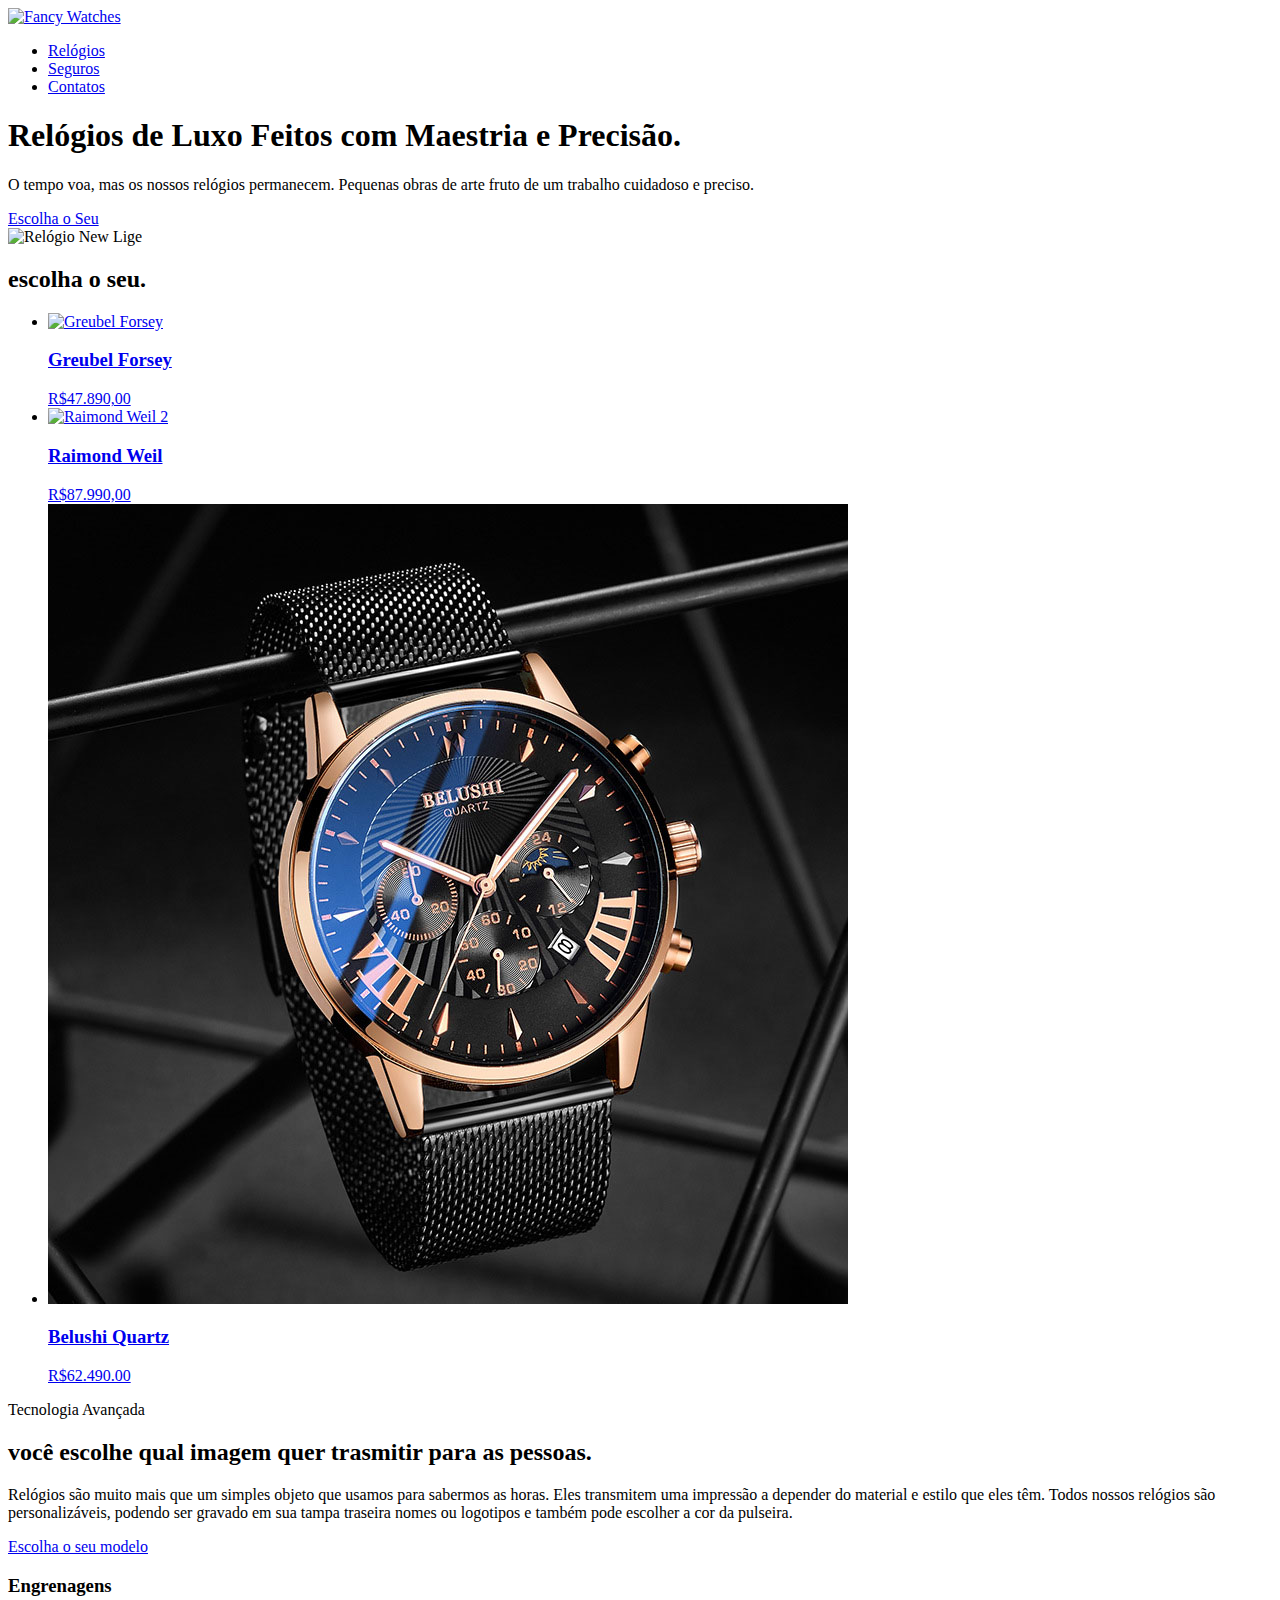
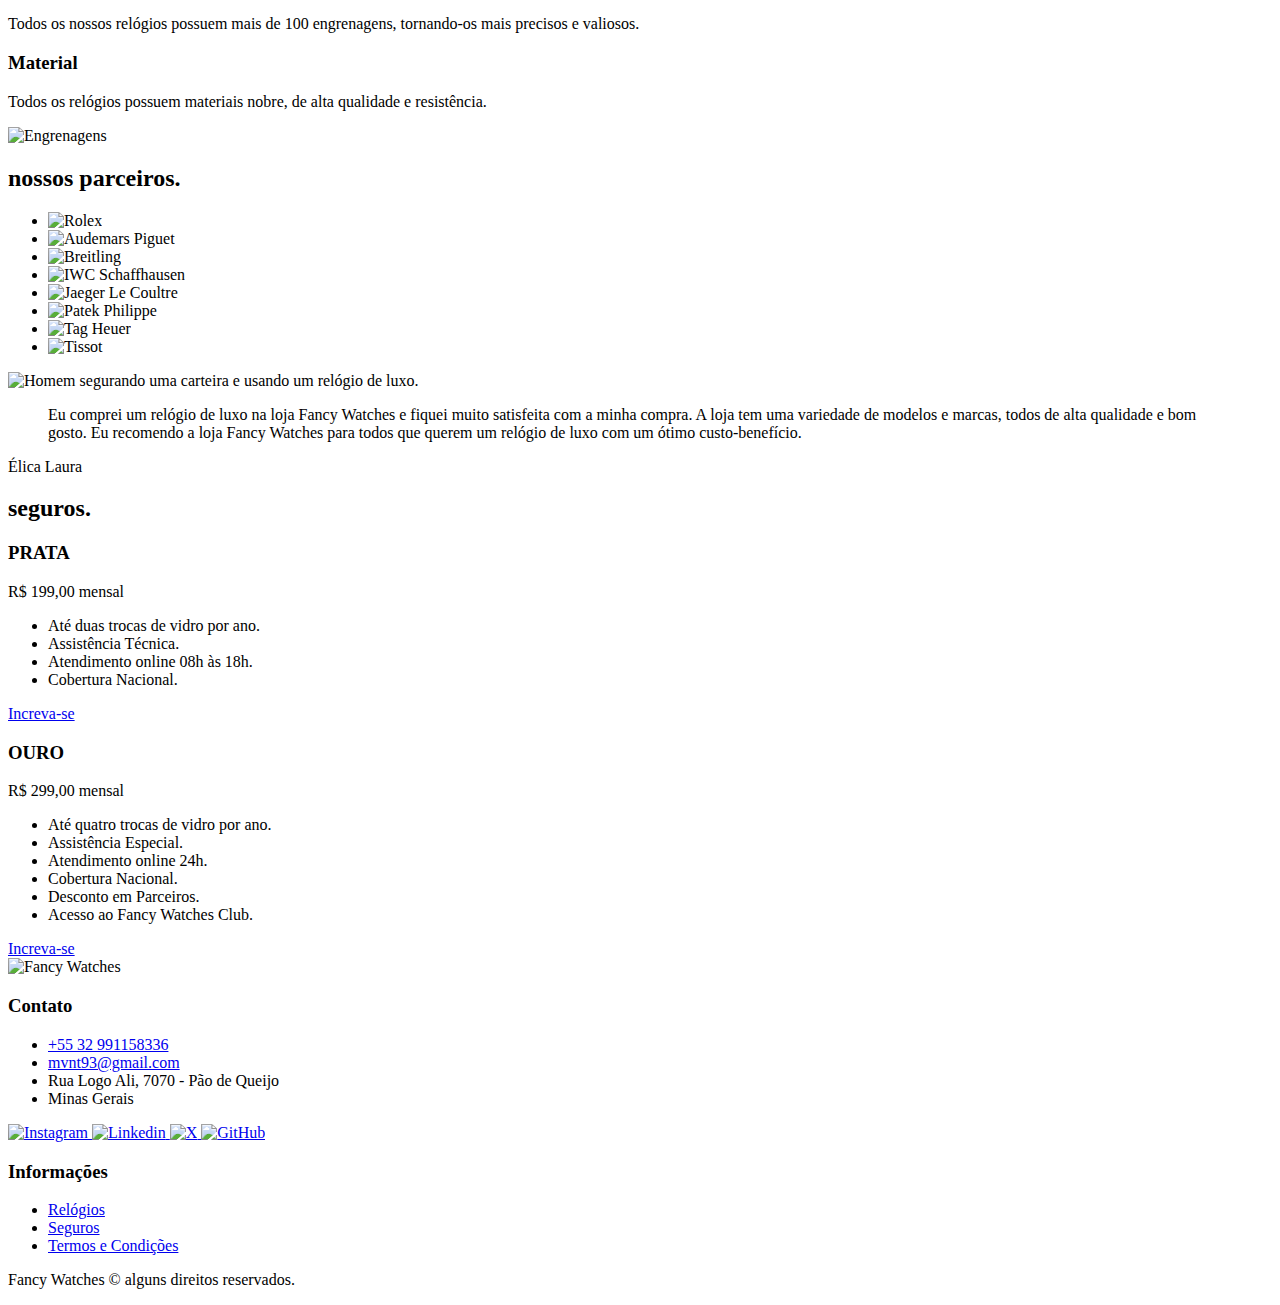
==== commit 5ab9f74e: "Corrected Insurance Link" ====
--- a/index.html
+++ b/index.html
@@ -6,10 +6,14 @@
   <meta name="viewport" content="width=device-width, initial-scale=1.0">
   <title>Fancy Watches - Relógios de Luxo</title>
   <meta name="description" content="Relógios de alta qualidade de construção com materiais nobres. A autoridade de uma pessoa começa pelo seu pulso.">
-  <link rel="stylesheet" href="./css/style.css">
+  <link rel="icon" href="./favicon.png">
+  <link rel="preload" href="./css/style.min.css" as="style">
+  <link rel="stylesheet" href="./css/style.min.css">
   <link rel="preconnect" href="https://fonts.googleapis.com">
   <link rel="preconnect" href="https://fonts.gstatic.com" crossorigin>
   <link href="https://fonts.googleapis.com/css2?family=Merriweather:ital,wght@1,900&family=Poppins:wght@400;600&family=Roboto:wght@400;500&display=swap" rel="stylesheet">
+
+  <script>document.documentElement.classList.add('js');</script>
 </head>
 
 <body>
@@ -32,13 +36,13 @@
   <main class="introducao-bg">
     <div class="introducao container">
       <div class="introducao-conteudo">
-        <h1 class="font-1-xxl cor-0">Relógios de Luxo Feitos com Maestria e Precisão<span class="cor-p1">.</span></h1>
-        <p class="font-2-l cor-5">
+        <h1 class="font-1-xxl cor-0 fadeInLeft" data-anime="200">Relógios de Luxo Feitos com Maestria e Precisão<span class="cor-p1">.</span></h1>
+        <p class="font-2-l cor-5 fadeInLeft" data-anime="400">
           O tempo voa, mas os nossos relógios permanecem. Pequenas obras de arte fruto de um trabalho cuidadoso e preciso.
         </p>
-        <a class="botao" href=./relogios.html>Escolha o Seu</a>
-      </div>
-      <div>
+        <a class="botao fadeInUp" data-anime="600" href=./relogios.html>Escolha o Seu</a>
+      </div>
+      <div class="fadeInRight" data-anime="800">
         <img src="./img/New Lige.jpg" alt="Relógio New Lige">
       </div>
     </div>
@@ -139,7 +143,7 @@
           <li>Atendimento online 08h às 18h.</li>
           <li>Cobertura Nacional.</li>
         </ul>
-        <a class="botao-3" href="orcamento.html">Increva-se</a>
+        <a class="botao-3" href="orcamento.html?tipo=seguro&produto=prata">Increva-se</a>
       </div>
       <div class="seguros-item">
         <h3 class="font-1-xl cor-p1">OURO</h3>
@@ -152,7 +156,7 @@
           <li>Desconto em Parceiros.</li>
           <li>Acesso ao Fancy Watches Club.</li>
         </ul>
-        <a class="botao" href="orcamento.html">Increva-se</a>
+        <a class="botao" href="orcamento.html?tipo=seguro&produto=ouro">Increva-se</a>
       </div>
     </div>
   </article>
@@ -175,7 +179,7 @@
             <img src="./img/redes-sociais/linkedin.svg" alt="Linkedin">
           </a>
           <a href="https://twitter.com/MarcusVNT">
-            <img src="./img/redes-sociais/twitter.svg" alt="Twitter">
+            <img src="./img/redes-sociais/x.svg" alt="X">
           </a>
           <a href="https://github.com/MarcusVNT">
             <img src="./img/redes-sociais/github.svg" alt="GitHub">
@@ -193,6 +197,8 @@
       <p class="footer-copy font-2-m cor-6">Fancy Watches © alguns direitos reservados.</p>
     </div>
   </footer>
+  <script src="./js/plugins/simple-anime.js"></script>
+  <script src="./js/script.js"></script>
 </body>
 
 </html>